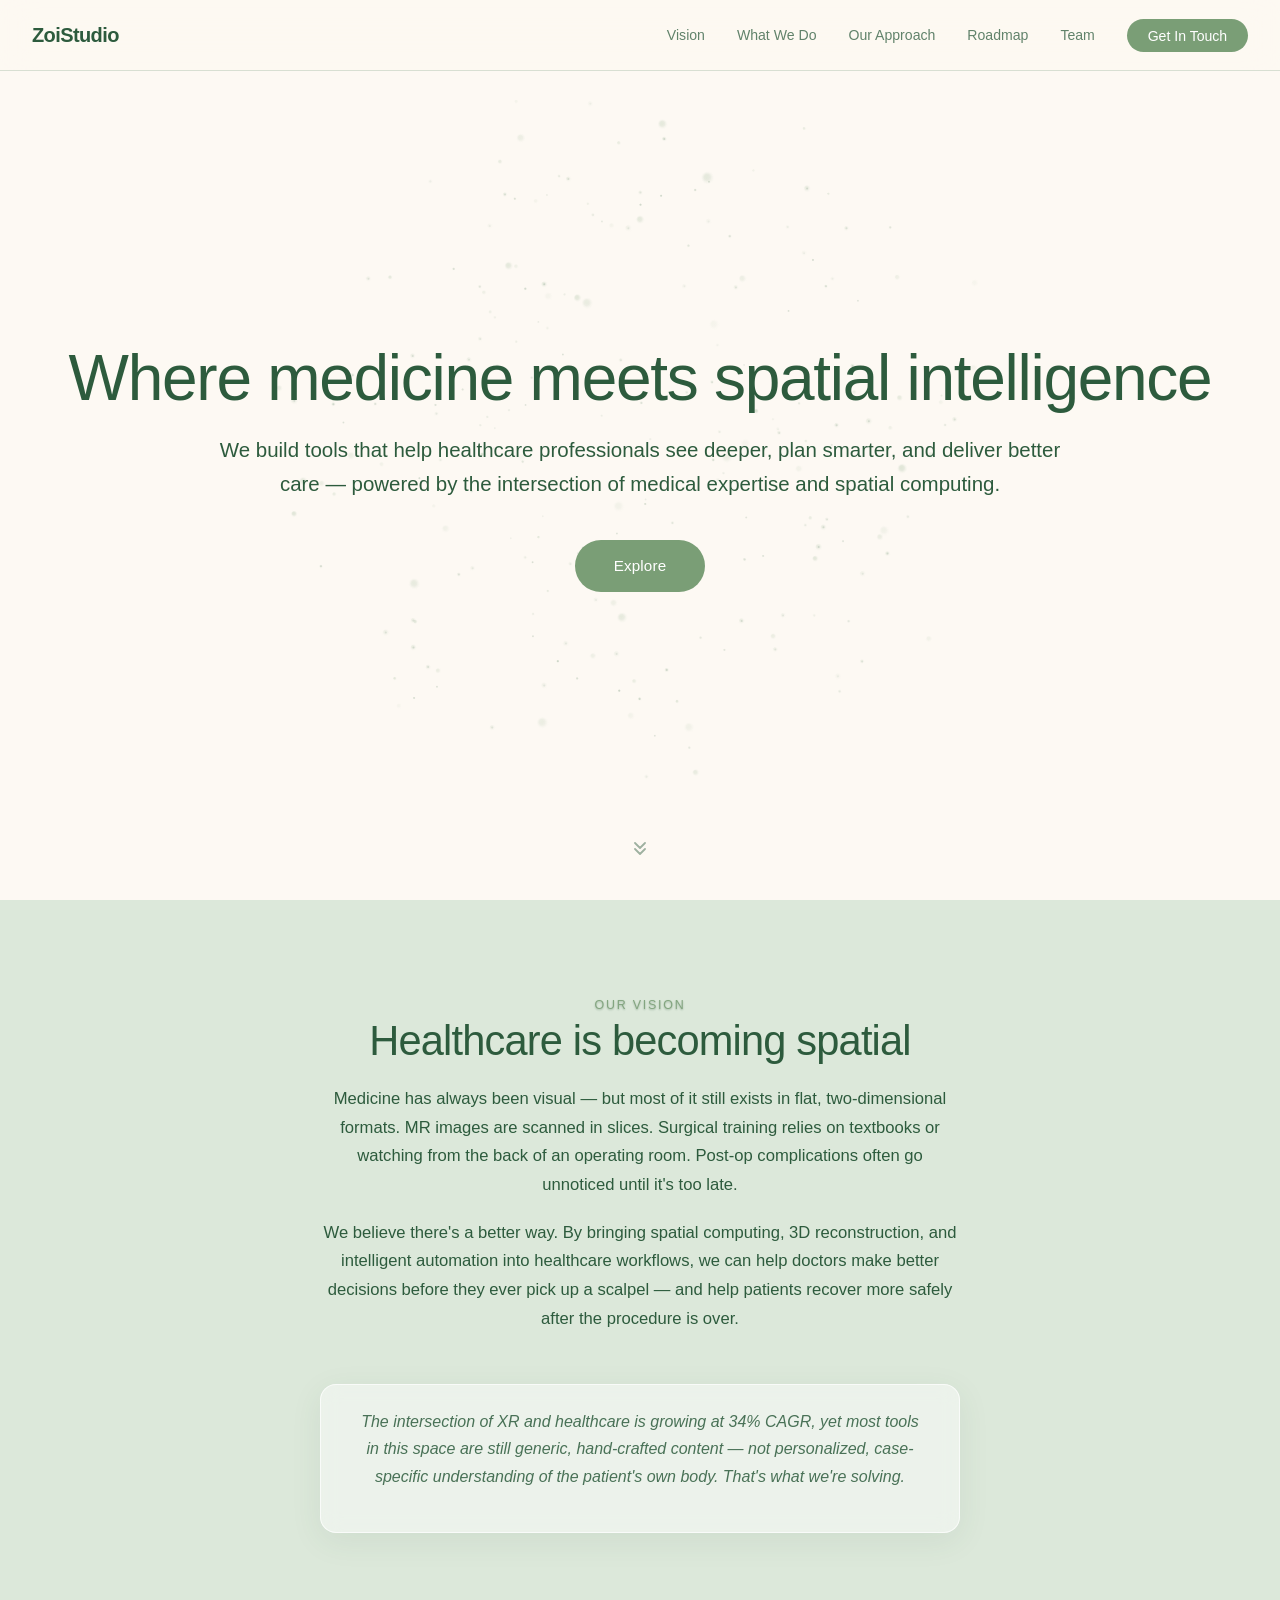
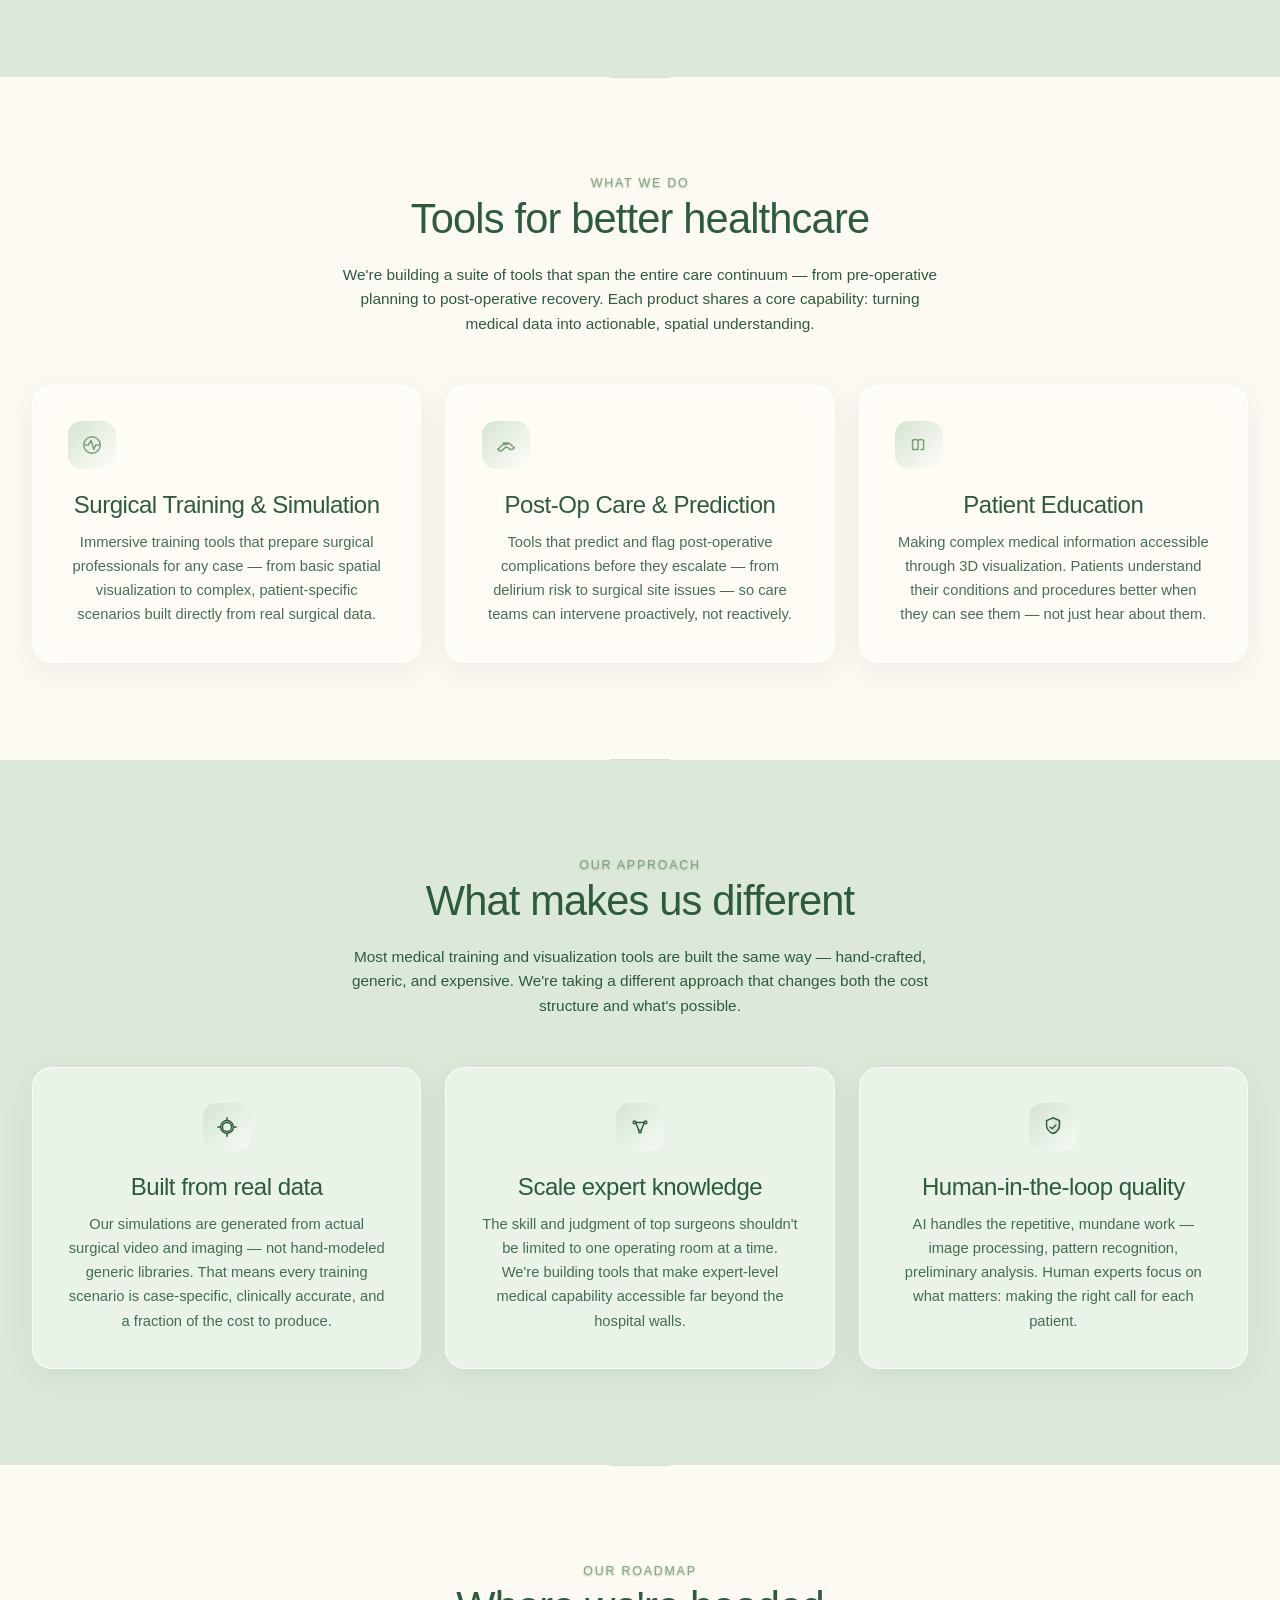
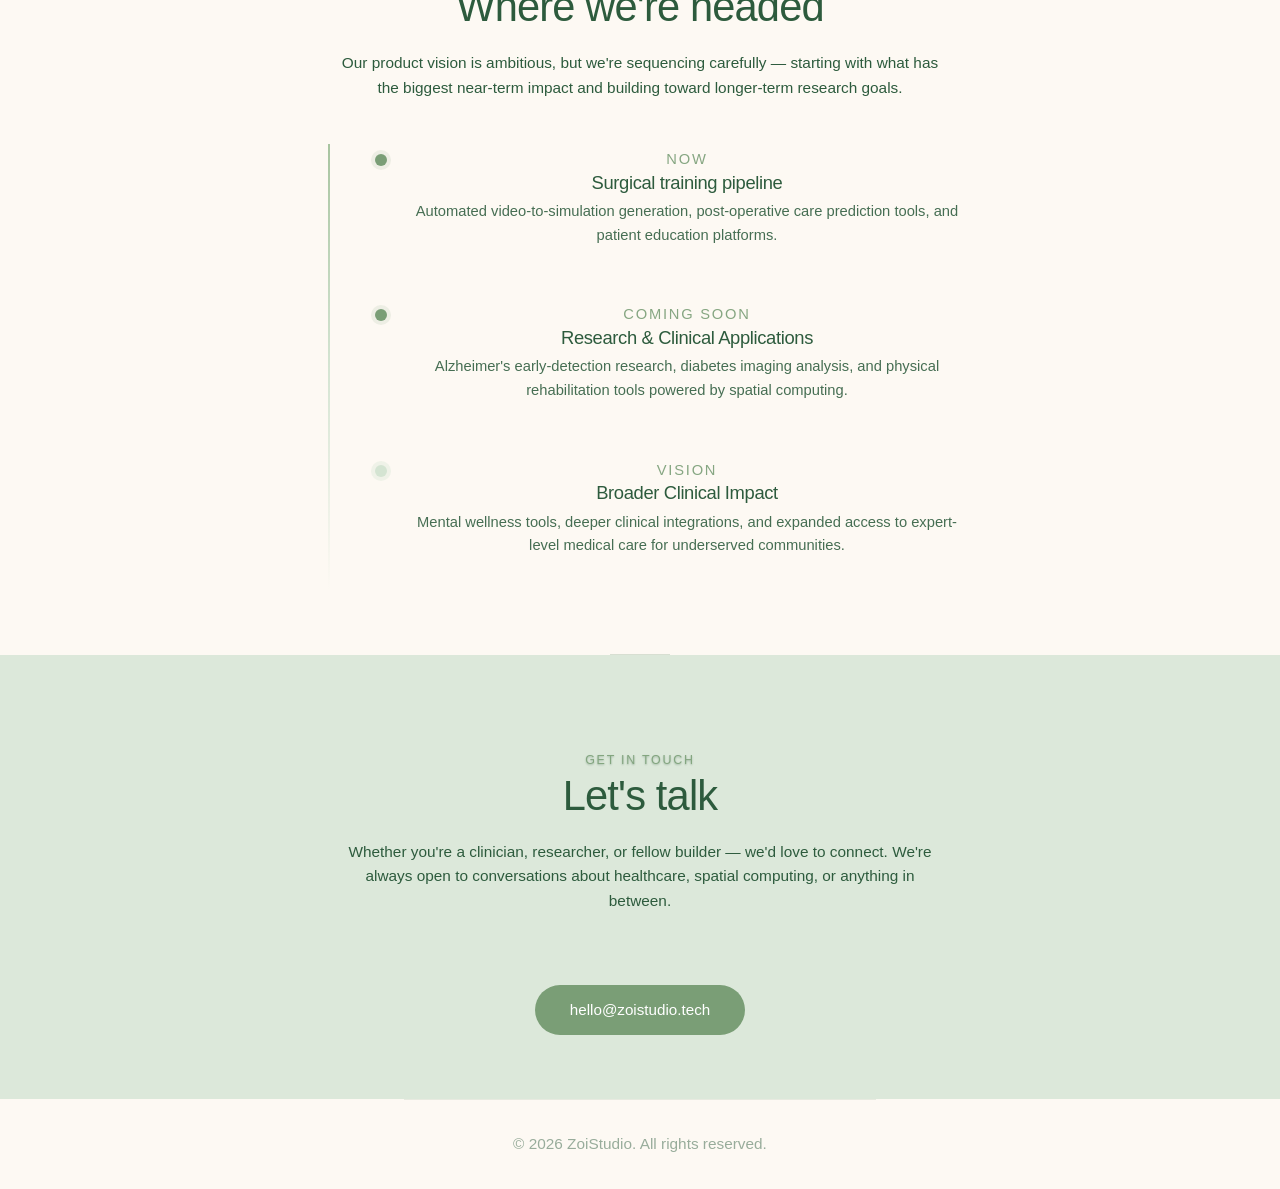
==== index.html @ ac569513 "add style updates to landing page, missing links" ====
<!DOCTYPE html>
<html lang="en">
<head>
  <meta charset="UTF-8">
  <meta name="viewport" content="width=device-width, initial-scale=1.0">
  <title>ZoiStudio — Where Medicine Meets Spatial Intelligence</title>
  <link rel="stylesheet" href="style.css">
</head>
<body>

  <!-- ======== Navigation ======== -->
  <nav class="nav" id="nav">
    <a href="#hero" class="nav-logo">ZoiStudio</a>
    <ul class="nav-links">
      <li><a href="#vision">Vision</a></li>
      <li><a href="#what-we-do">What We Do</a></li>
      <li><a href="#approach">Our Approach</a></li>
      <li><a href="#roadmap">Roadmap</a></li>
      <li><a href="team.html">Team</a></li>
      <li><a href="#contact" class="nav-cta">Get In Touch</a></li>
    </ul>
    <button class="nav-hamburger" id="hamburger" aria-label="Menu">
      <span></span>
      <span></span>
      <span></span>
    </button>
  </nav>

  

  <div class="mobile-menu" id="mobileMenu">
    <a href="#vision" class="mobile-link">Vision</a>
    <a href="#what-we-do" class="mobile-link">What We Do</a>
    <a href="#approach" class="mobile-link">Our Approach</a>
      <a href="team.html" class="mobile-link">Team</a>
    <a href="#roadmap" class="mobile-link">Roadmap</a>
    <a href="#contact" class="mobile-link">Get In Touch</a>
  </div>

  <!-- ======== Hero Section ======== -->
  <section class="hero" id="hero">
    <div class="hero-canvas-wrap">
      <canvas id="heroCanvas"></canvas>
    </div>
    <div class="hero-content">
      <h1 class="reveal">Where medicine meets spatial intelligence</h1>
      <p class="hero-tagline reveal">
        We build tools that help healthcare professionals see deeper, plan smarter,
        and deliver better care &mdash; powered by the intersection of medical expertise
        and spatial computing.
      </p>
      <a href="#vision" class="hero-btn reveal">Explore</a>
    </div>
    <div class="scroll-hint">
      <svg viewBox="0 0 24 24" fill="none" stroke="currentColor" stroke-width="1.8" stroke-linecap="round" stroke-linejoin="round">
        <path d="M7 13l5 5 5-5"/>
        <path d="M7 7l5 5 5-5"/>
      </svg>
    </div>
  </section>

  <!-- ======== Vision Section ======== -->
  <section class="section bg--green" id="vision">
    <div class="reveal">
      <p class="section-label">Our Vision</p>
    </div>
    <h2 class="reveal">Healthcare is becoming spatial</h2>
    <div class="section-intro vision-text">
      <p class="reveal">
        Medicine has always been visual &mdash; but most of it still exists in flat,
        two-dimensional formats. MR images are scanned in slices. Surgical training
        relies on textbooks or watching from the back of an operating room. Post-op
        complications often go unnoticed until it's too late.
      </p>
      <p class="reveal">
        We believe there's a better way. By bringing spatial computing, 3D
        reconstruction, and intelligent automation into healthcare workflows, we can
        help doctors make better decisions before they ever pick up a scalpel &mdash; and
        help patients recover more safely after the procedure is over.
      </p>
      <div class="vision-stat reveal">
        <p>
          The intersection of XR and healthcare is growing at 34% CAGR, yet most
          tools in this space are still generic, hand-crafted content &mdash; not
          personalized, case-specific understanding of the patient's own body.
          That's what we're solving.
        </p>
      </div>
    </div>
  </section>

  <hr class="divider">

  <!-- ======== What We Do ======== -->
  <section class="section bg--cream" id="what-we-do">
    <div class="reveal">
      <p class="section-label">What We Do</p>
    </div>
    <h2 class="reveal">Tools for better healthcare</h2>
    <div class="section-intro">
      <p class="reveal">
        We're building a suite of tools that span the entire care continuum &mdash; from
        pre-operative planning to post-operative recovery. Each product shares a core
        capability: turning medical data into actionable, spatial understanding.
      </p>
    </div>
    <div class="cards-grid cards-3 stagger-children">

      <!-- Card 1 -->
      <div class="card reveal">
        <div class="card-icon">
           <svg viewBox="0 0 24 24" fill="none" stroke-width="1.6" stroke-linecap="round" stroke-linejoin="round">
             <circle cx="12" cy="12" r="9"/>
             <polyline points="5 12 8 12 11 7 14 17 16 12 19 12"/>
           </svg>
        </div>
        <h3>Surgical Training &amp; Simulation</h3>
        <p>
          Immersive training tools that prepare surgical professionals for any case &mdash;
          from basic spatial visualization to complex, patient-specific scenarios built
          directly from real surgical data.
        </p>
      </div>

      <!-- Card 2 -->
      <div class="card reveal">
        <div class="card-icon">
           <svg viewBox="0 0 24 24" fill="none" stroke-width="1.6" stroke-linecap="round" stroke-linejoin="round">
             <path d="M8 12s-2.5 2-3 3c-1 1-2 1.5-2 1.5s1 2 3 2c1.5 0 2-0.5 3-1.5L12 14l3 1.5c1 1 1.5 1.5 3 1.5s3-2 3-2 0-0.5-2-1.5c-0.5-1-3-3-3-3z"/>
             <line x1="9" y1="10" x2="15" y2="10" stroke-width="2"/>
           </svg>
        </div>
        <h3>Post-Op Care &amp; Prediction</h3>
        <p>
          Tools that predict and flag post-operative complications before they escalate &mdash;
          from delirium risk to surgical site issues &mdash; so care teams can intervene
          proactively, not reactively.
        </p>
      </div>

      <!-- Card 3 -->
      <div class="card reveal">
        <div class="card-icon">
           <svg viewBox="0 0 24 24" fill="none" stroke-width="1.6" stroke-linecap="round" stroke-linejoin="round">
             <path d="M5 7s1-1 3-1 3 1 3 1v10H5z"/>
             <path d="M11 7s1-1 3-1 3 1 3 1v10h-3"/>
           </svg>
        </div>
        <h3>Patient Education</h3>
        <p>
          Making complex medical information accessible through 3D visualization.
          Patients understand their conditions and procedures better when they can
          see them &mdash; not just hear about them.
        </p>
      </div>

    </div>
  </section>

  <hr class="divider">

  <!-- ======== Our Approach (Differentiator) ======== -->
  <section class="section bg--green" id="approach">
    <div class="reveal">
      <p class="section-label">Our Approach</p>
    </div>
    <h2 class="reveal">What makes us different</h2>
    <div class="section-intro">
      <p class="reveal">
        Most medical training and visualization tools are built the same way &mdash;
        hand-crafted, generic, and expensive. We're taking a different approach
        that changes both the cost structure and what's possible.
      </p>
    </div>
    <div class="cards-grid cards-3 stagger-children">

      <div class="card reveal">
         <div class="approach-icon">
           <svg viewBox="0 0 24 24" fill="none" stroke-width="1.6"
              stroke-linecap="round" stroke-linejoin="round">
             <circle cx="12" cy="12" r="5"/>
             <circle cx="12" cy="12" r="7"/>
             <line x1="12" y1="2" x2="12" y2="5"/>
             <line x1="12" y1="19" x2="12" y2="22"/>
             <line x1="2" y1="12" x2="5" y2="12"/>
             <line x1="19" y1="12" x2="22" y2="12"/>
           </svg>
         </div>
        <h3>Built from real data</h3>
        <p>
          Our simulations are generated from actual surgical video and imaging &mdash;
          not hand-modeled generic libraries. That means every training scenario
          is case-specific, clinically accurate, and a fraction of the cost to produce.
        </p>
      </div>

      <div class="card reveal">
         <div class="approach-icon">
           <svg viewBox="0 0 24 24" fill="none" stroke-width="1.6"
              stroke-linecap="round" stroke-linejoin="round">
             <circle cx="6" cy="7" r="1.5"/>
             <circle cx="18" cy="7" r="1.5"/>
             <circle cx="12" cy="17" r="1.5"/>
             <line x1="7.5" y1="8" x2="10.5" y2="15"/>
             <line x1="16.5" y1="8" x2="13.5" y2="15"/>
             <line x1="7.5" y1="7" x2="16.5" y2="7"/>
           </svg>
         </div>
        <h3>Scale expert knowledge</h3>
        <p>
          The skill and judgment of top surgeons shouldn't be limited to one
          operating room at a time. We're building tools that make expert-level
          medical capability accessible far beyond the hospital walls.
        </p>
      </div>

      <div class="card reveal">
         <div class="approach-icon">
           <svg viewBox="0 0 24 24" fill="none" stroke-width="1.6"
              stroke-linecap="round" stroke-linejoin="round">
             <path d="M12 2l7 3v5c0 4-3.5 7.5-7 9-3.5-1.5-7-5-7-9V5z"/>
             <path d="M12 2l7 3v5c0 4-3.5 7.5-7 9" fill="#D4E4D2"/>
             <polyline points="9 12 11 14 15 10"/>
           </svg>
         </div>
        <h3>Human-in-the-loop quality</h3>
        <p>
          AI handles the repetitive, mundane work &mdash; image processing, pattern
          recognition, preliminary analysis. Human experts focus on what matters:
          making the right call for each patient.
        </p>
      </div>

    </div>
  </section>

  <hr class="divider">

  <!-- ======== Roadmap ======== -->
  <section class="section bg--cream" id="roadmap">
    <div class="reveal">
      <p class="section-label">Our Roadmap</p>
    </div>
    <h2 class="reveal">Where we're headed</h2>
    <div class="section-intro">
      <p class="reveal">
        Our product vision is ambitious, but we're sequencing carefully &mdash;
        starting with what has the biggest near-term impact and building toward
        longer-term research goals.
      </p>
    </div>
    <div class="timeline stagger-children">

      <div class="timeline-item reveal">
        <div class="timeline-dot-wrap"><div class="timeline-dot"></div></div>
        <div class="timeline-content">
          <p class="timeline-phase">Now</p>
          <h3>Surgical training pipeline</h3>
          <p>Automated video-to-simulation generation, post-operative care prediction tools, and patient education platforms.</p>
        </div>
      </div>

      <hr class="timeline-divider">

      <div class="timeline-item reveal">
        <div class="timeline-dot-wrap"><div class="timeline-dot"></div></div>
        <div class="timeline-content">
          <p class="timeline-phase">Coming Soon</p>
          <h3>Research &amp; Clinical Applications</h3>
          <p>Alzheimer's early-detection research, diabetes imaging analysis, and physical rehabilitation tools powered by spatial computing.</p>
        </div>
      </div>

      <hr class="timeline-divider">

      <div class="timeline-item reveal">
        <div class="timeline-dot-wrap"><div class="timeline-dot empty"></div></div>
        <div class="timeline-content">
          <p class="timeline-phase">Vision</p>
          <h3>Broader Clinical Impact</h3>
          <p>Mental wellness tools, deeper clinical integrations, and expanded access to expert-level medical care for underserved communities.</p>
        </div>
      </div>

    </div>
  </section>

  <hr class="divider">

  <!-- ======== Contact Section ======== -->
  <section class="section bg--green contact" id="contact">
    <div class="reveal">
      <p class="section-label">Get In Touch</p>
    </div>
    <h2 class="reveal">Let's talk</h2>
    <div class="section-intro">
      <p class="reveal">
        Whether you're a clinician, researcher, or fellow builder &mdash; we'd love to
        connect. We're always open to conversations about healthcare, spatial
        computing, or anything in between.
      </p>
    </div>
    <a href="mailto:hello@zoistudio.tech" class="contact-email reveal">
      hello@zoistudio.tech
    </a>
  </section>

  <!-- ======== Footer ======== -->
  <footer class="footer">
    <p>&copy; 2026 ZoiStudio. All rights reserved.</p>
  </footer>

  <script src="script.js"></script>
</body>
</html>
---- style.css ----
/* ============================================
   ZoiStudio — Landing Page
     Styles
*============================================ */

/* --- Reset & Base --- */
*, *::before, *::after {
  margin: 0;
  padding: 0;
  box-sizing: border-box;
}

:root {
  --cream: #FDF9F3;
  --cream-deep: #F5EDE2;
  --green-dark: #2D5B3D;
  --green-muted: #7A9E76;
  --green-light: #A8C4A0;
  --green-pale: #D4E4D2;
  --grey-border: #D8DFD2;
  --glass-bg: rgba(255, 255, 255, 0.45);
  --glass-bg-hover: rgba(255, 255, 255, 0.6);
  --glass-border: rgba(255, 255, 255, 0.7);
  --shadow-soft: 0 8px 32px rgba(45, 91, 61, 0.08);
  --shadow-hover: 0 12px 40px rgba(45, 91, 61, 0.14);
  --transition-smooth: 0.35s cubic-bezier(0.25, 0.46, 0.4, 0.92);
--bg-cream: #FDF9F3;
--bg-green: #DCE8DA;
--green-pale-deep: #C8D8C4;
}

html {
  scroll-behavior: smooth;
  font-size: 16px;
  -webkit-font-smoothing: antialiased;
  -moz-osx-font-smoothing: grayscale;
}

body {
  margin: 0;
  font-family: -apple-system, 'SF Pro Text', 'Helvetica Neue', Arial, sans-serif;
  background: var(--cream);
  color: var(--green-dark);
  line-height: 1.6;
  overflow-x: hidden;
}

/* --- Typography --- */
h1, h2, h3, h4 {
  font-weight: 500;
  letter-spacing: -0.02em;
  line-height: 1.2;
}

h1 { font-size: clamp(2.4rem, 5vw, 4rem); }
h2 { font-size: clamp(1.8rem, 3.5vw, 2.6rem); }
h3 { font-size: clamp(1.2rem, 2vw, 1.5rem); }

p {
  font-size: clamp(0.95rem, 1.2vw, 1.1rem);
  color: var(--green-dark);
  opacity: 0.88;
}

/* --- Scroll Animations --- */
.reveal {
  opacity: 0;
  transform: translateY(30px);
  transition: opacity 0.8s var(--transition-smooth),
              transform 0.8s var(--transition-smooth);
}

.reveal.visible {
  opacity: 1;
  transform: translateY(0);
}

/* Stagger children */
.stagger-children .reveal:nth-child(1) { transition-delay: 0.05s; }
.stagger-children .reveal:nth-child(2) { transition-delay: 0.15s; }
.stagger-children .reveal:nth-child(3) { transition-delay: 0.25s; }
.stagger-children .reveal:nth-child(4) { transition-delay: 0.35s; }

/* ============================================
   Navigation
*============================================ */
.nav {
  position: fixed;
  top: 0;
  left: 0;
  right: 0;
  z-index: 1000;
  padding: 1.2rem 2rem;
  display: flex;
  justify-content: space-between;
  align-items: center;
  background: rgba(253, 249, 243, 0.72);
  backdrop-filter: blur(16px) saturate(180%);
  -webkit-backdrop-filter: blur(16px) saturate(180%);
  box-shadow: 0 1px 0 var(--grey-border);
  transition: background var(--transition-smooth),
              backdrop-filter var(--transition-smooth),
              box-shadow var(--transition-smooth);
}

.nav-logo {
  font-size: 1.25rem;
  font-weight: 600;
  color: var(--green-dark);
  text-decoration: none;
  letter-spacing: -0.03em;
}

.nav-links {
  display: flex;
  align-items: center;
  gap: 2rem;
  list-style: none;
}

.nav-links a {
  font-size: 0.88rem;
  color: var(--green-dark);
  text-decoration: none;
  opacity: 0.75;
  transition: opacity var(--transition-smooth);
  font-weight: 450;
}

.nav-links a:hover {
  opacity: 1;
}

.nav-cta {
  background: var(--green-muted) !important;
  color: white !important;
  padding: 0.55rem 1.3rem;
  border-radius: 100px;
  opacity: 1 !important;
  font-weight: 500 !important;
  transition: transform var(--transition-smooth),
              box-shadow var(--transition-smooth) !important;
}

.nav-cta:hover {
  transform: translateY(-1px);
  box-shadow: 0 4px 16px rgba(122, 158, 118, 0.3);
}

/* Mobile hamburger */
.nav-hamburger {
  display: none;
  flex-direction: column;
  gap: 5px;
  background: none;
  border: none;
  cursor: pointer;
  padding: 4px;
}

.nav-hamburger span {
  display: block;
  width: 22px;
  height: 1.8px;
  background: var(--green-dark);
  border-radius: 2px;
  transition: transform var(--transition-smooth),
              opacity var(--transition-smooth);
}

/* ============================================
   Hero Section
*============================================ */
.hero {
  min-height: 100vh;
  display: flex;
  flex-direction: column;
  justify-content: center;
  align-items: center;
  text-align: center;
  padding: 6rem 2rem 4rem;
  position: relative;
  overflow: hidden;
}

.hero-canvas-wrap {
  position: absolute;
  inset: 0;
  z-index: 0;
  opacity: 0.55;
  pointer-events: none;
}

.hero-canvas-wrap canvas {
  width: 100%;
  height: 100%;
}

.hero-content {
  position: relative;
  z-index: 1;
  width: 100%;
  text-align: center;
}

.hero-eyebrow {
  font-size: 0.82rem;
  text-transform: uppercase;
  letter-spacing: 0.15em;
  color: var(--green-muted);
  margin-bottom: 1.2rem;
  opacity: 0.8;
}

.hero h1 {
  margin-bottom: 1rem;
}

.hero-tagline {
  font-size: clamp(1rem, 1.6vw, 1.35rem);
  max-width: 42em;
  margin: 0 auto 2.5rem;
  opacity: 0.82;
  line-height: 1.65;
  font-weight: 400;
  text-align: center;
}

.hero-btn {
  display: inline-block;
  padding: 0.85rem 2.4rem;
  background: var(--green-muted);
  color: white;
  text-decoration: none;
  border-radius: 100px;
  font-size: 0.95rem;
  font-weight: 500;
  letter-spacing: 0.01em;
  transition: transform var(--transition-smooth),
              box-shadow var(--transition-smooth);
}

.hero-btn:hover {
  transform: translateY(-2px);
  box-shadow: 0 8px 28px rgba(122, 158, 118, 0.32);
}

.scroll-hint {
  position: absolute;
  bottom: 2rem;
  left: 50%;
  transform: translateX(-50%);
  z-index: 1;
  opacity: 0.45;
  animation: float-down 2s ease-in-out infinite;
}

.scroll-hint svg {
  width: 24px;
  height: 24px;
}

@keyframes float-down {
  0%, 100% { transform: translateX(-50%) translateY(0); }
  50% { transform: translateX(-50%) translateY(8px); }
}

/* ============================================
   Sections (shared)
*============================================ */
.section {
  padding: 6rem 2rem;
  max-width: 100%;
  text-align: center;
}

/* Sections with wider content (cards, grids) already take full width by default. */
.section--wide {
  /* no-op — left for backwards compatibility */
}

.section p {
  max-width: 40em;
  margin-left: auto;
  margin-right: auto;
  text-align: center;
}

.section h2 {
  margin-bottom: 1.2rem;
}

.section p {
  margin-bottom: 0;
}

.section-intro {
  max-width: 40em;
  margin-left: auto;
  margin-right: auto;
  padding-bottom: 3rem;
}

.section-label {
  max-width: 36em;
  text-align: center;
  margin-left: auto;
  margin-right: auto;
  font-size: 0.78rem;
  text-transform: uppercase;
  letter-spacing: 0.14em;
  color: var(--green-muted);
  opacity: 0.9;
  margin-bottom: 0.8rem;
  text-shadow: 0 1px 2px rgba(45, 91, 61, 0.4);
}

/* ============================================
   Background Utilities (alternating section colors)
*============================================ */
.bg--cream {
    background: var(--bg-cream);
}

.bg--green {
    background: var(--bg-green);
}

.bg--green .timeline-phase {
    color: #FDF9F3;
}

/* ============================================
   Divider (hr between sections)
*============================================ */
.divider {
  width: 60px;
  height: 1px;
  background: var(--grey-border);
  margin: 0 auto;
  border: none;
}

/* ============================================
   Vision Section
*============================================ */
.vision-text p {
  margin-bottom: 1.2rem;
  font-size: clamp(1rem, 1.3vw, 1.15rem);
  line-height: 1.72;
}

.vision-stat {
  display: inline-block;
  margin-top: 2rem;
  padding: 1.4rem 2rem;
  background: var(--glass-bg);
  backdrop-filter: blur(10px);
  -webkit-backdrop-filter: blur(10px);
  border-radius: 16px;
  border: 1px solid var(--glass-border);
  box-shadow: var(--shadow-soft);
}

.vision-stat p {
  font-size: 1rem !important;
  font-style: italic;
  opacity: 0.85 !important;
  max-width: none;
}

/* ============================================
   Cards (glassmorphism shared)
*============================================ */
.cards-3 {
  display: grid;
  grid-template-columns: repeat(3, minmax(280px, 1fr));
  gap: 1.5rem;
}


.card {
  background: var(--glass-bg);
  backdrop-filter: blur(14px) saturate(160%);
  -webkit-backdrop-filter: blur(14px) saturate(160%);
  border: 1px solid var(--glass-border);
  border-radius: 20px;
  padding: 2.2rem;
  transition: background var(--transition-smooth),
              box-shadow var(--transition-smooth),
              transform var(--transition-smooth);
  box-shadow: var(--shadow-soft);
}

.card:hover {
  background: var(--glass-bg-hover);
  box-shadow: var(--shadow-hover);
  transform: translateY(-4px);
}

.card-icon {
  width: 48px;
  height: 48px;
  border-radius: 14px;
  background: linear-gradient(135deg, var(--green-pale), var(--glass-bg));
  display: flex;
  align-items: center;
  justify-content: center;
  margin-bottom: 1.4rem;
}

.card-icon svg {
  width: 22px;
  height: 22px;
  stroke: var(--green-muted);
}

.card h3 {
  margin-bottom: 0.6rem;
}

.card p {
  font-size: 0.92rem;
  line-height: 1.65;
}

/* ============================================
   Approach Section
*============================================ */
.approach-grid {
  display: grid;
  gap: 1.5rem;
  grid-template-columns: repeat(3, minmax(280px, 1fr));
}

/* Approach cards — glassmorphism on green backgrounds */
.approach-icon {
  width: 48px;
  height: 48px;
  border-radius: 14px;
  background: linear-gradient(135deg, var(--green-pale), rgba(255, 255, 255, 0.6));
  display: inline-flex;
  align-items: center;
  justify-content: center;
  margin-bottom: 1.4rem;
}

.approach-icon svg {
  width: 22px;
  height: 22px;
  stroke: var(--green-dark);
}

.card--approach {
  text-align: center;
}

.card--approach h3 {
  margin-bottom: 0.6rem;
}

.card--approach p {
  font-size: 0.92rem;
  line-height: 1.65;
}

/* ============================================
   Timeline / Roadmap
*============================================ */
.timeline {
  max-width: 640px;
  margin-left: auto;
  margin-right: auto;
  padding-left: 44px;
  position: relative;
}

.timeline::before {
  content: '';
  position: absolute;
  left: 8px;
  top: -4px;
  bottom: -2rem;
  width: 2px;
  background: linear-gradient(to bottom, var(--green-light), var(--green-pale), transparent);
}

.timeline-item {
  display: flex;
  align-items: flex-start;
  gap: 16px;
  margin-bottom: 0;
}

.timeline-item:last-child {
  margin-bottom: 0;
}

.timeline-dot-wrap {
  flex-shrink: 0;
  width: 34px;
  display: flex;
  align-items: center;
  justify-content: center;
  padding-top: 6px;
}

.timeline-dot {
  width: 12px;
  height: 12px;
  border-radius: 50%;
  background: var(--green-muted);
  box-shadow: 0 0 0 4px rgba(122, 158, 118, 0.12);
}

.timeline-dot.empty {
  background: var(--green-pale);
  box-shadow: 0 0 0 4px rgba(212, 228, 210, 0.35);
}

.timeline-content {
  flex: 1;
}

.timeline-divider {
  border: none;
  height: 0;
  background: linear-gradient(to right, var(--green-pale), transparent);
  margin: 1.5rem 44px 2rem 44px;
}

.timeline-phase {
  font-size: 0.78rem;
  text-transform: uppercase;
  letter-spacing: 0.12em;
  color: var(--green-muted);
  opacity: 0.9;
  margin-bottom: 0.3rem;
}

.timeline-item h3 {
  font-size: 1.15rem;
  margin-bottom: 0.4rem;
  font-weight: 500;
}

.timeline-item p {
  font-size: 0.92rem;
  line-height: 1.6;
}

/* ============================================
   Footer
*============================================ */
.footer {
  text-align: center;
  max-width: 36em;
  margin-left: auto;
  margin-right: auto;
  padding: 2rem;
  font-size: 0.82rem;
  opacity: 0.55;
  border-top: 1px solid var(--grey-border);
}

.footer p {
  text-align: center;
  max-width: none;
  margin-left: auto;
  margin-right: auto;
}

/* ============================================
   Contact Section
*============================================ */
.contact {
  text-align: center;
  padding-bottom: 4rem;
}

.contact h2 {
  max-width: 36em;
  margin-left: auto;
  margin-right: auto;
}

.contact .section-intro {
  text-align: center;
  max-width: 40em;
  margin-left: auto;
  margin-right: auto;
}

.contact-email {
  display: inline-block;
  margin-top: 1.5rem;
  padding: 0.8rem 2.2rem;
  background: var(--green-muted);
  color: white;
  text-decoration: none;
  border-radius: 100px;
  font-size: 0.95rem;
  font-weight: 500;
  transition: transform var(--transition-smooth),
              box-shadow var(--transition-smooth);
}

.contact-email:hover {
  transform: translateY(-2px);
  box-shadow: 0 8px 28px rgba(122, 158, 118, 0.32);
}

/* ============================================
   Mobile Nav Overlay
*============================================ */
.mobile-menu {
  display: none;
  position: fixed;
  inset: 0;
  z-index: 999;
  background: rgba(253, 249, 243, 0.88);
  backdrop-filter: blur(20px);
  -webkit-backdrop-filter: blur(20px);
  flex-direction: column;
  align-items: center;
  justify-content: center;
  gap: 2rem;
}

.mobile-menu.open {
  display: flex;
}

.mobile-menu a {
  font-size: 1.5rem;
  color: var(--green-dark);
  text-decoration: none;
  opacity: 0.85;
  transition: opacity var(--transition-smooth);
}

.mobile-menu a:hover {
  opacity: 1;
}

/* ============================================
   Responsive
*============================================ */
@media (max-width: 60rem) {
	.cards-3,
	.approach-grid {
		grid-template-columns: 1fr !important;
	}
}

@media (max-width: 768px) {
	.nav-links {
		display: none;
	}
	
	.nav-hamburger {
		display: flex;
	}
	
	.hero {
		padding: 5rem 1.5rem 3rem;
		min-height: 90vh;
	}
	
	.section {
		padding: 4rem 1.5rem;
	}
}

@media (min-width: 769px) {
	.mobile-menu {
		display: none !important;
	}
}

.hero.team-hero {
    min-height: 60vh;
    justify-content: center;
}

.hero.team-hero .hero-tagline {
    margin-top: 1.5rem;
}

.founder-card {
    background: var(--glass-bg);
    backdrop-filter: blur(14px) saturate(160%);
    -webkit-backdrop-filter: blur(14px) saturate(160%);
    border: 1px solid var(--glass-border);
    border-radius: 24px;
    padding: 3rem 2.5rem 2.8rem;
    box-shadow: var(--shadow-soft);
    transition: background var(--transition-smooth),
                box-shadow var(--transition-smooth),
                transform var(--transition-smooth);
    text-align: center;
}

.founder-card:hover {
    background: var(--glass-bg-hover);
    box-shadow: var(--shadow-hover);
    transform: translateY(-4px);
}

.founder-avatar {
    width: 96px;
    height: 96px;
    border-radius: 50%;
    margin: -3rem auto 1.8rem;
    display: flex;
    align-items: center;
    justify-content: center;
    background: linear-gradient(135deg, var(--green-muted), var(--green-light));
    box-shadow: 0 4px 20px rgba(45, 91, 61, 0.2);
}

.founder-initials {
    font-size: 2rem;
    font-weight: 600;
    color: white;
    letter-spacing: -0.02em;
}

.founder-title {
    font-size: 0.9rem;
    text-transform: uppercase;
    letter-spacing: 0.1em;
}

.founder-bio p {
    font-size: 0.95rem;
    line-height: 1.7;
    max-width: none;
    margin-left: auto;
    margin-right: auto;
    text-align: center;
}

/* ============================================
   Selection Color
*============================================ */
::selection {
  background: var(--green-pale);
  color: var(--green-dark);
}
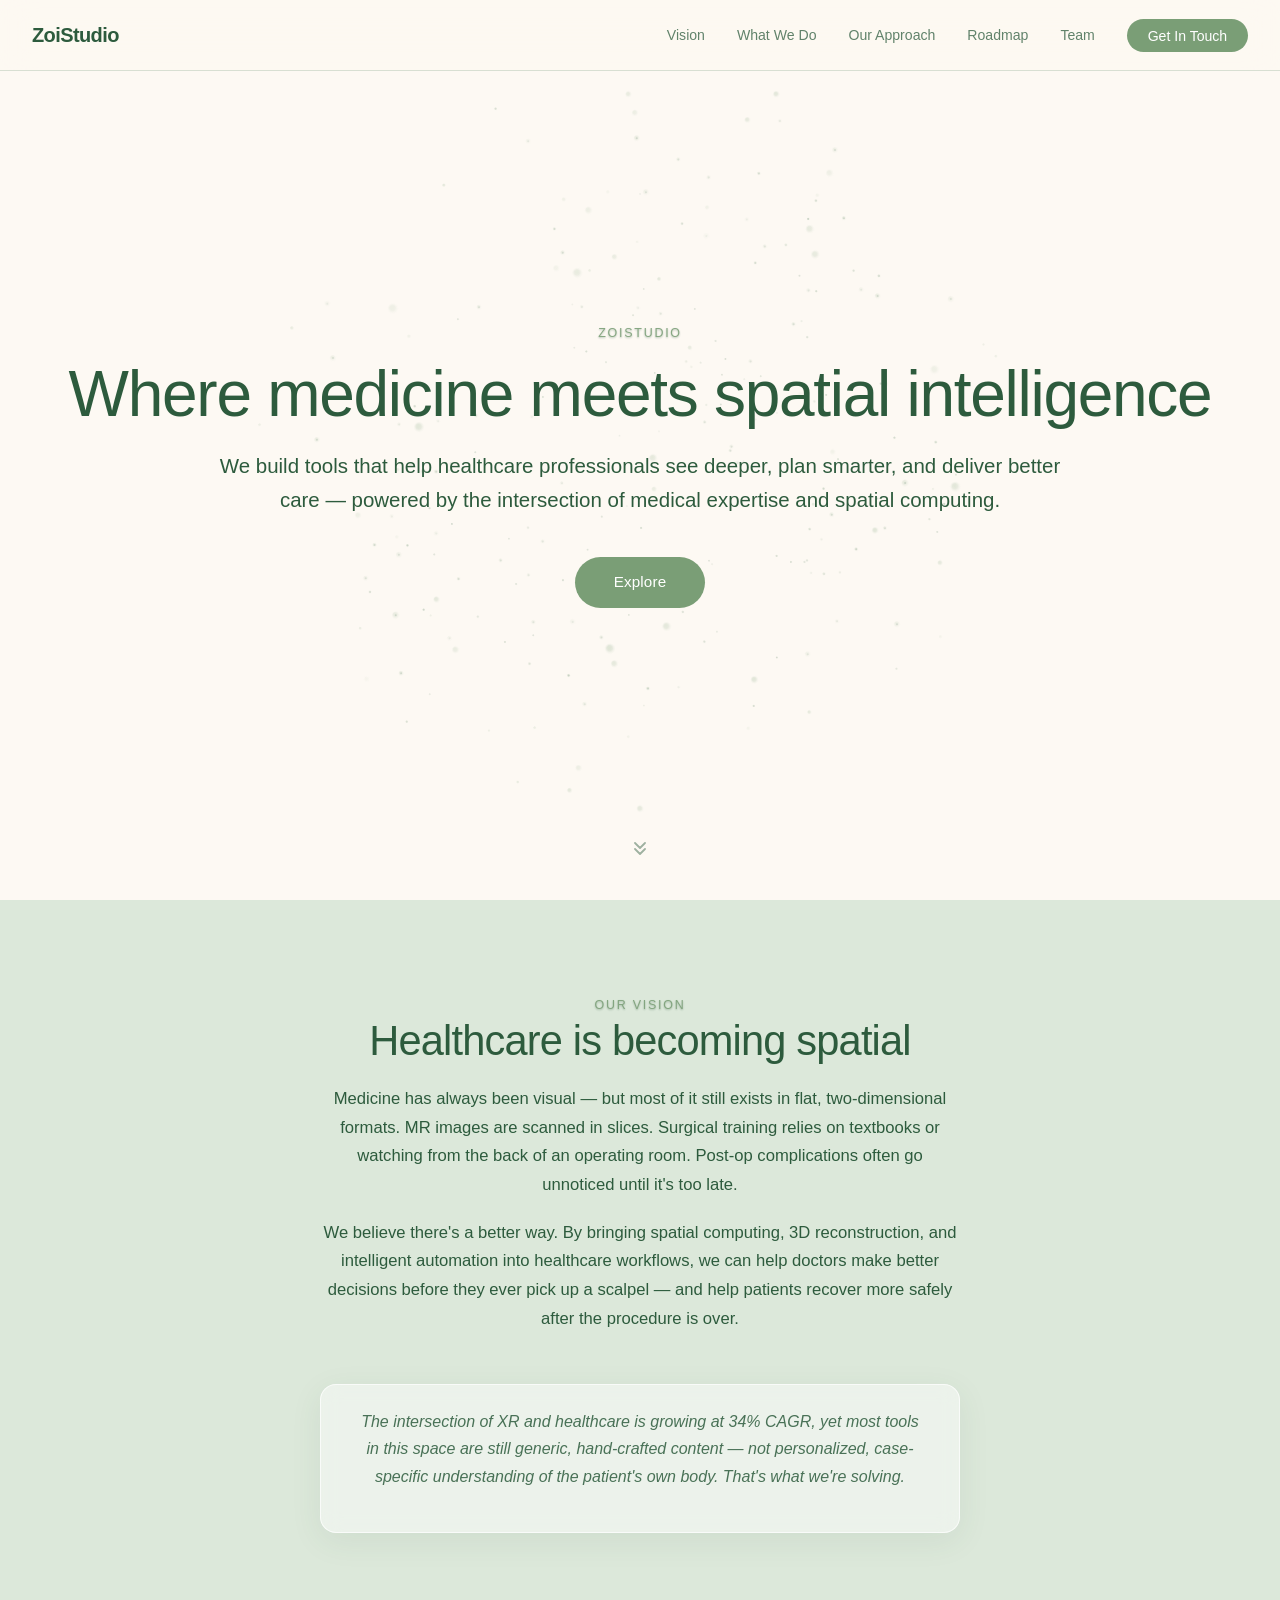
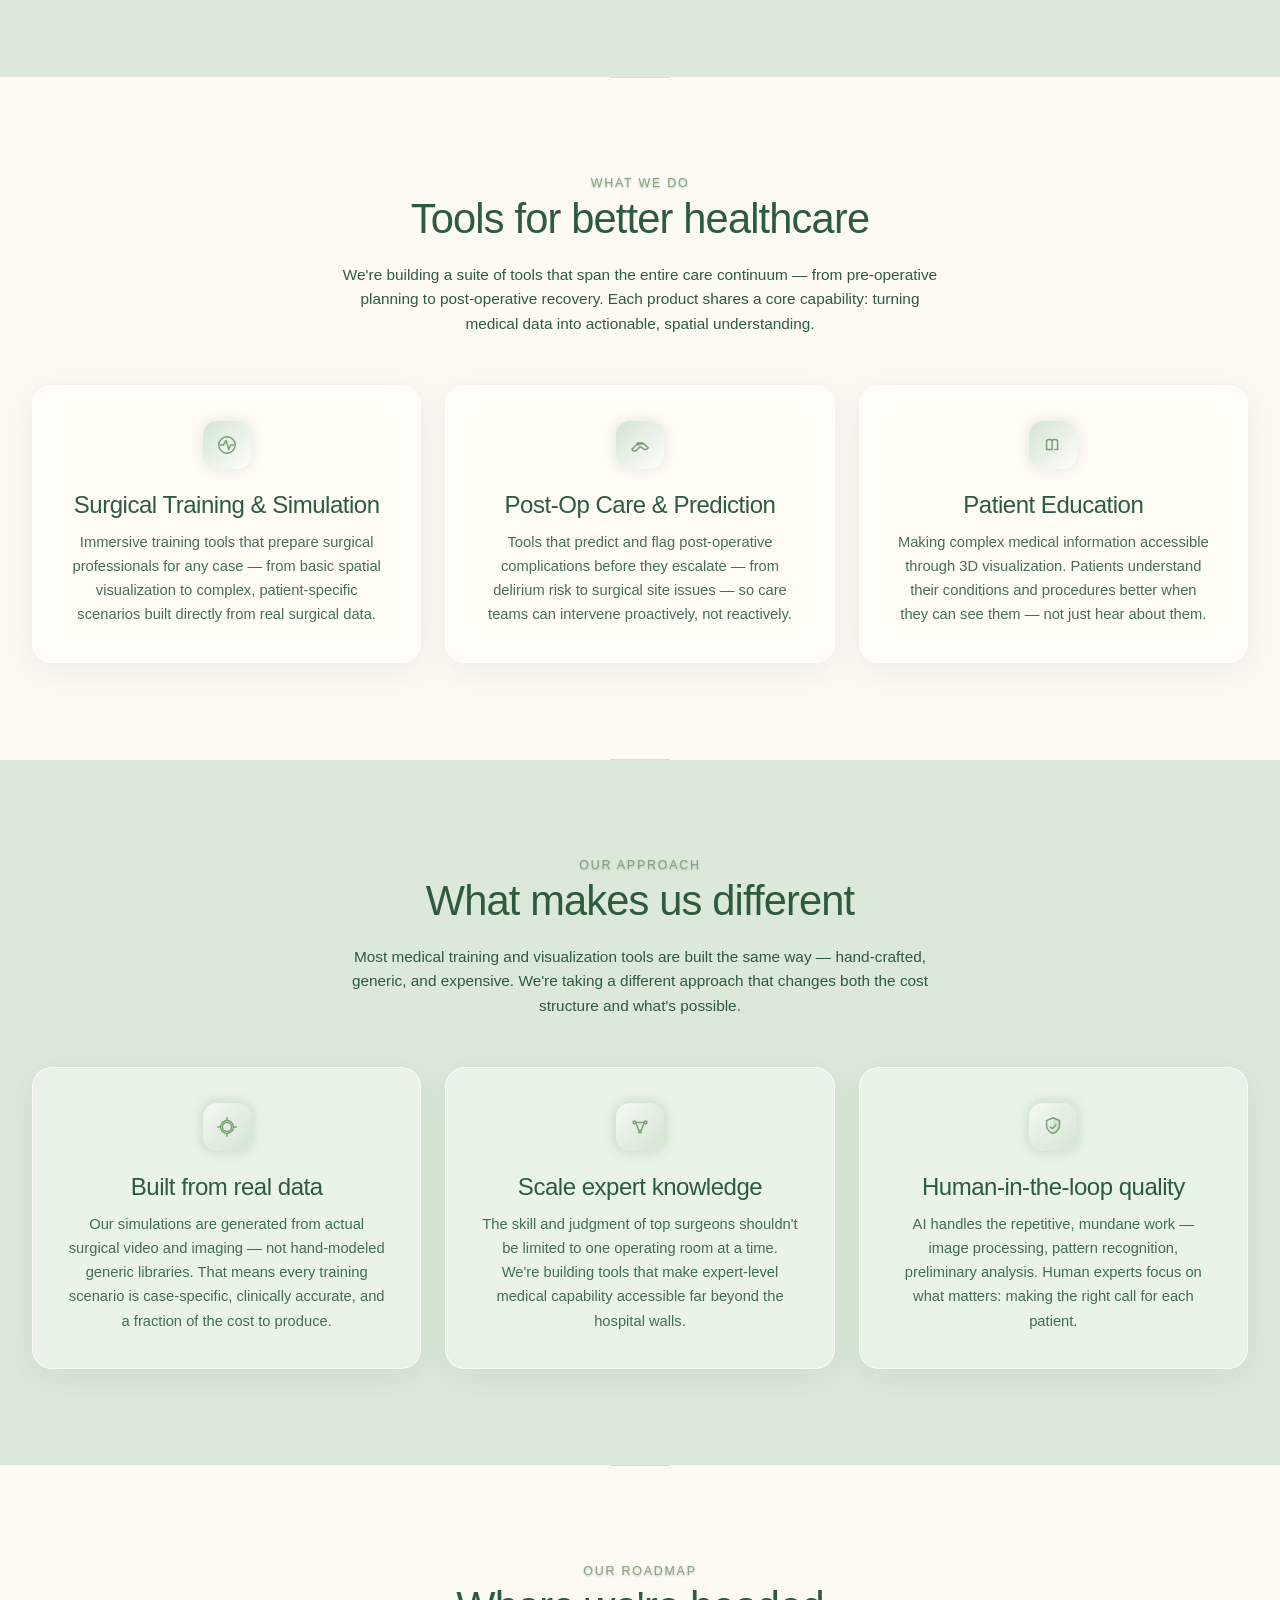
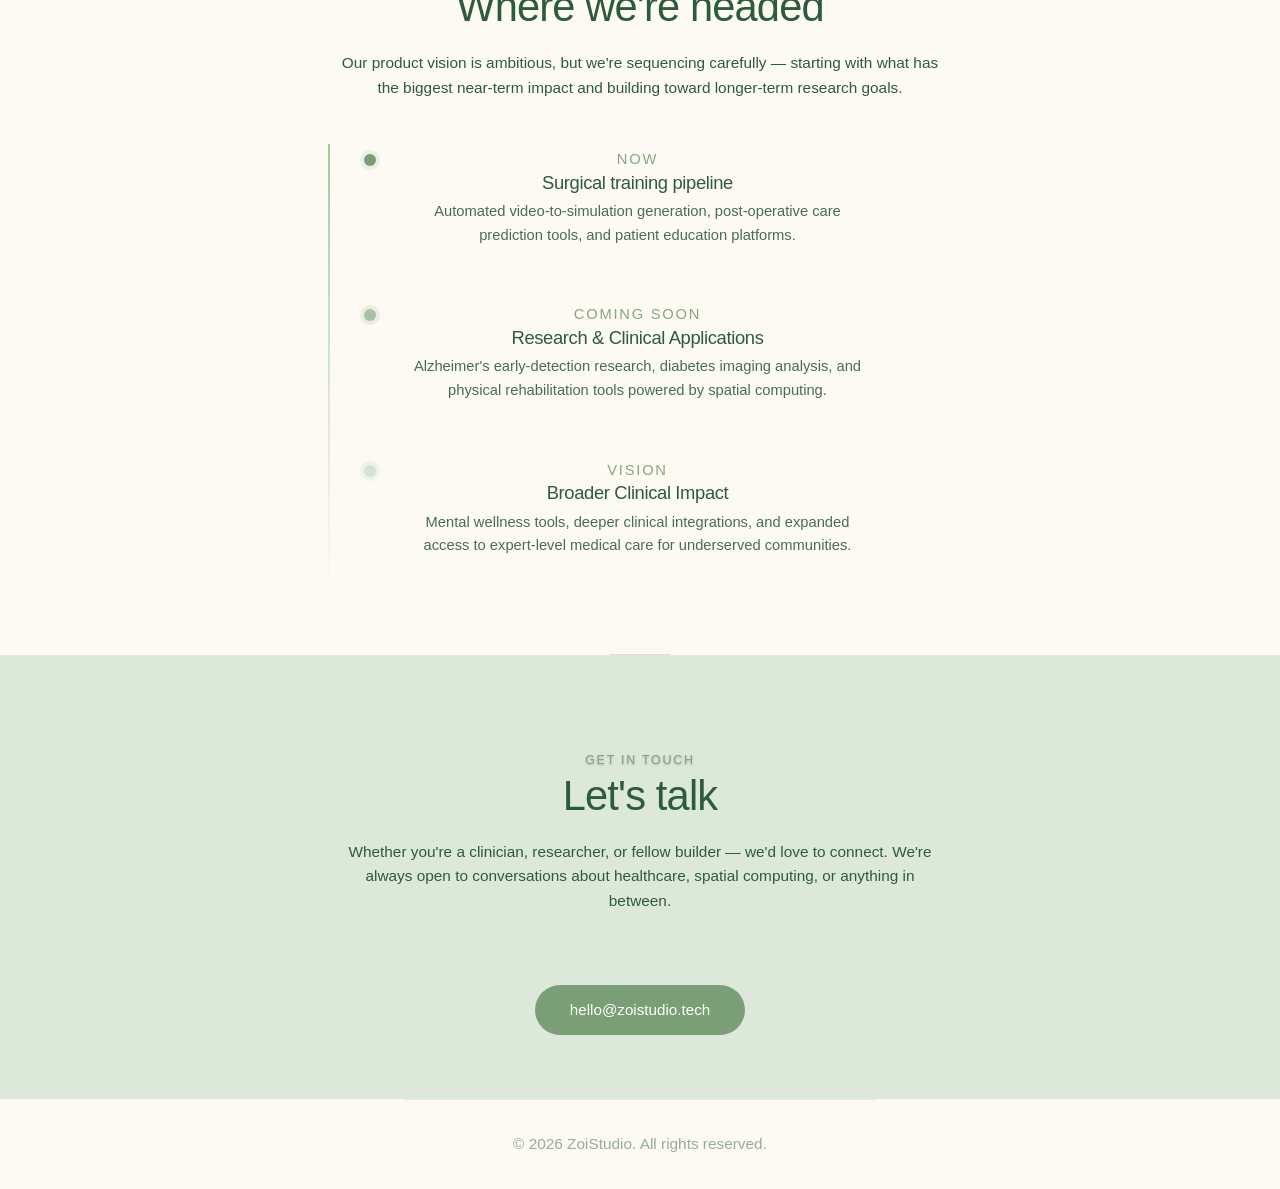
==== commit c7e869fb: "add back company name to hero content, fix timeline bullet point coloring" ====
--- a/index.html
+++ b/index.html
@@ -32,8 +32,8 @@
     <a href="#vision" class="mobile-link">Vision</a>
     <a href="#what-we-do" class="mobile-link">What We Do</a>
     <a href="#approach" class="mobile-link">Our Approach</a>
-      <a href="team.html" class="mobile-link">Team</a>
     <a href="#roadmap" class="mobile-link">Roadmap</a>
+    <a href="team.html" class="mobile-link">Team</a>
     <a href="#contact" class="mobile-link">Get In Touch</a>
   </div>
 
@@ -43,6 +43,9 @@
       <canvas id="heroCanvas"></canvas>
     </div>
     <div class="hero-content">
+      <div class="reveal">
+        <p class="section-label">ZoiStudio</p>
+      </div>
       <h1 class="reveal">Where medicine meets spatial intelligence</h1>
       <p class="hero-tagline reveal">
         We build tools that help healthcare professionals see deeper, plan smarter,
--- a/style.css
+++ b/style.css
@@ -208,7 +208,6 @@
   text-transform: uppercase;
   letter-spacing: 0.15em;
   color: var(--green-muted);
-  margin-bottom: 1.2rem;
   opacity: 0.8;
 }
 
@@ -406,7 +405,8 @@
   display: flex;
   align-items: center;
   justify-content: center;
-  margin-bottom: 1.4rem;
+  margin: 0 auto 1.4rem;
+  box-shadow: 0 0 9px 4px rgba(122, 158, 118, 0.12);
 }
 
 .card-icon svg {
@@ -438,17 +438,18 @@
   width: 48px;
   height: 48px;
   border-radius: 14px;
-  background: linear-gradient(135deg, var(--green-pale), rgba(255, 255, 255, 0.6));
+  background: linear-gradient(135deg, var(--glass-bg), var(--green-pale));
   display: inline-flex;
   align-items: center;
   justify-content: center;
   margin-bottom: 1.4rem;
+  box-shadow: 0 0 9px 4px rgba(122, 158, 118, 0.2);
 }
 
 .approach-icon svg {
   width: 22px;
   height: 22px;
-  stroke: var(--green-dark);
+  stroke: var(--green-muted);
 }
 
 .card--approach {
@@ -471,7 +472,7 @@
   max-width: 640px;
   margin-left: auto;
   margin-right: auto;
-  padding-left: 44px;
+  padding-left: 33px;
   position: relative;
 }
 
@@ -486,10 +487,10 @@
 }
 
 .timeline-item {
+  max-width: 520px;
   display: flex;
   align-items: flex-start;
   gap: 16px;
-  margin-bottom: 0;
 }
 
 .timeline-item:last-child {
@@ -498,13 +499,14 @@
 
 .timeline-dot-wrap {
   flex-shrink: 0;
-  width: 34px;
+  width: 33px;
   display: flex;
   align-items: center;
   justify-content: center;
   padding-top: 6px;
 }
 
+/* Timeline dots: sizing/border-radius set; background + shadow interpolated by JS */
 .timeline-dot {
   width: 12px;
   height: 12px;
@@ -513,11 +515,6 @@
   box-shadow: 0 0 0 4px rgba(122, 158, 118, 0.12);
 }
 
-.timeline-dot.empty {
-  background: var(--green-pale);
-  box-shadow: 0 0 0 4px rgba(212, 228, 210, 0.35);
-}
-
 .timeline-content {
   flex: 1;
 }
@@ -526,7 +523,7 @@
   border: none;
   height: 0;
   background: linear-gradient(to right, var(--green-pale), transparent);
-  margin: 1.5rem 44px 2rem 44px;
+  margin: 1.5rem 33px 2rem 33px;
 }
 
 .timeline-phase {
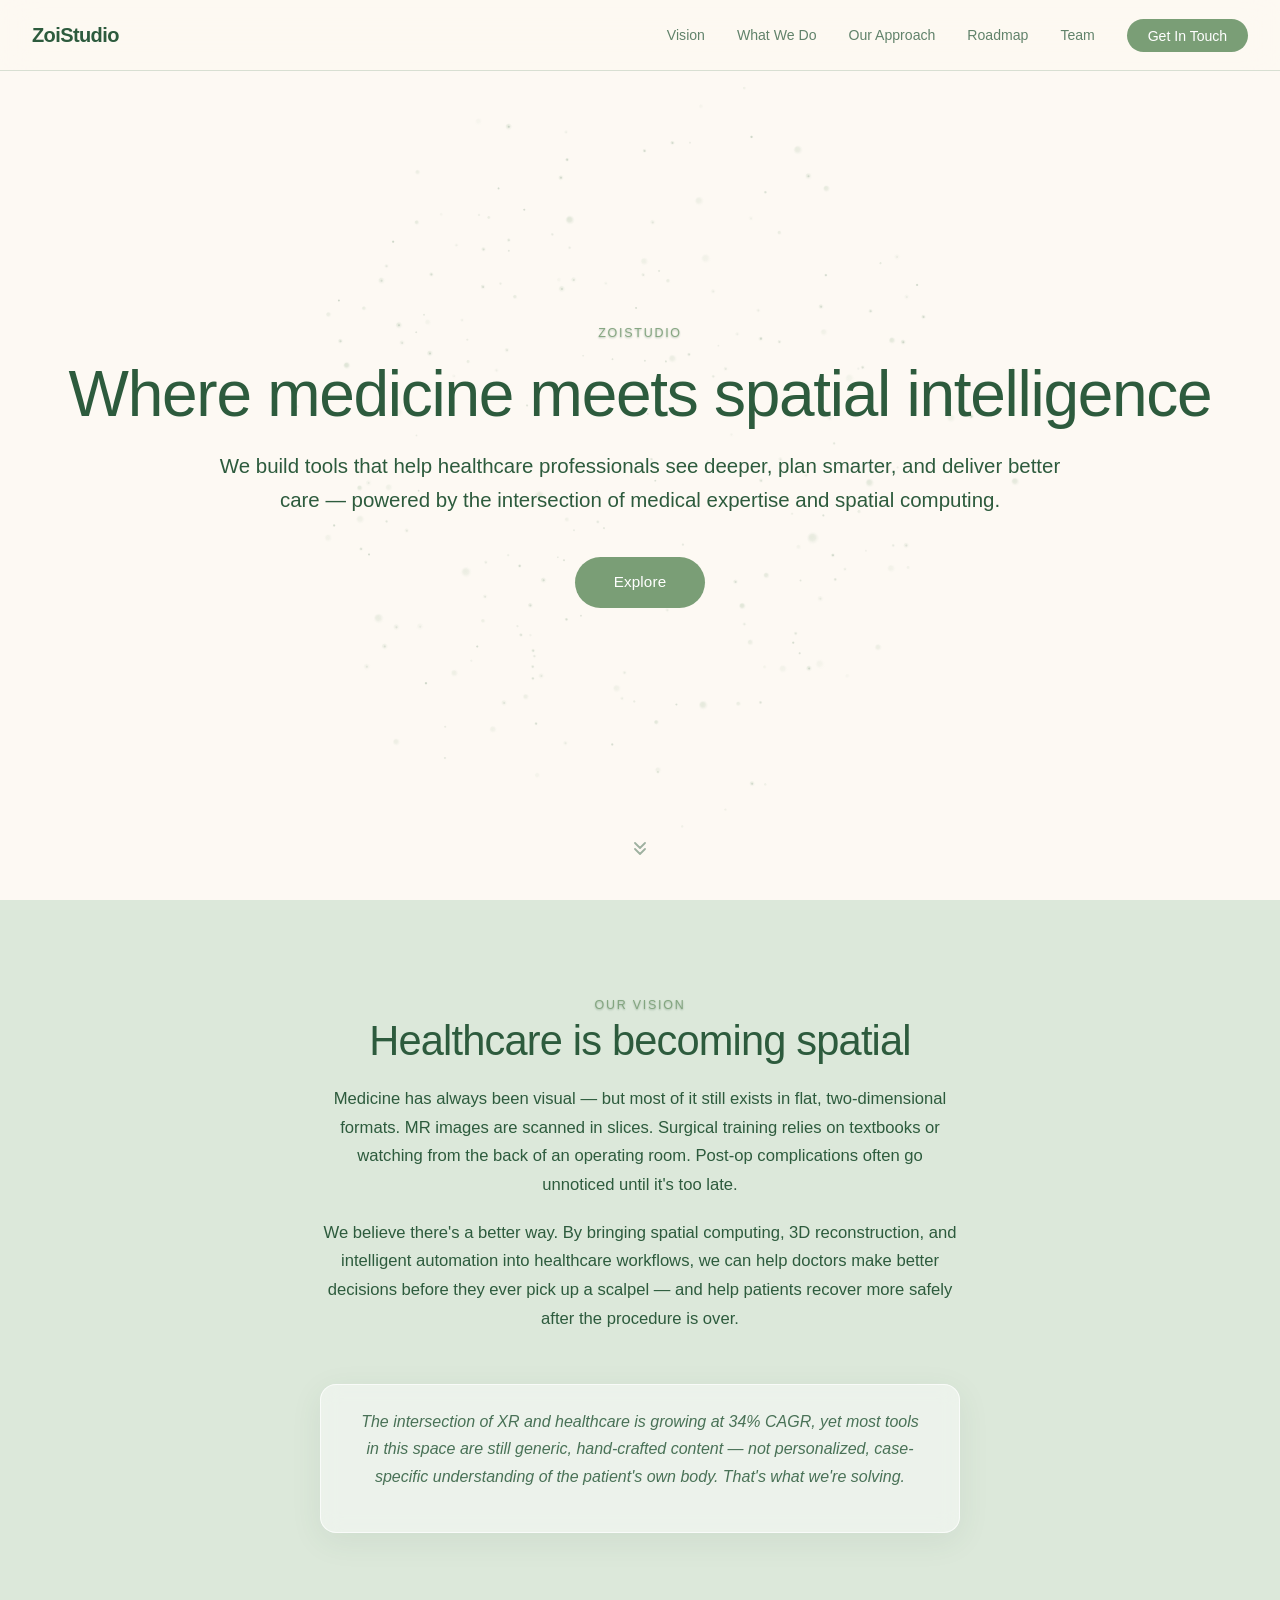
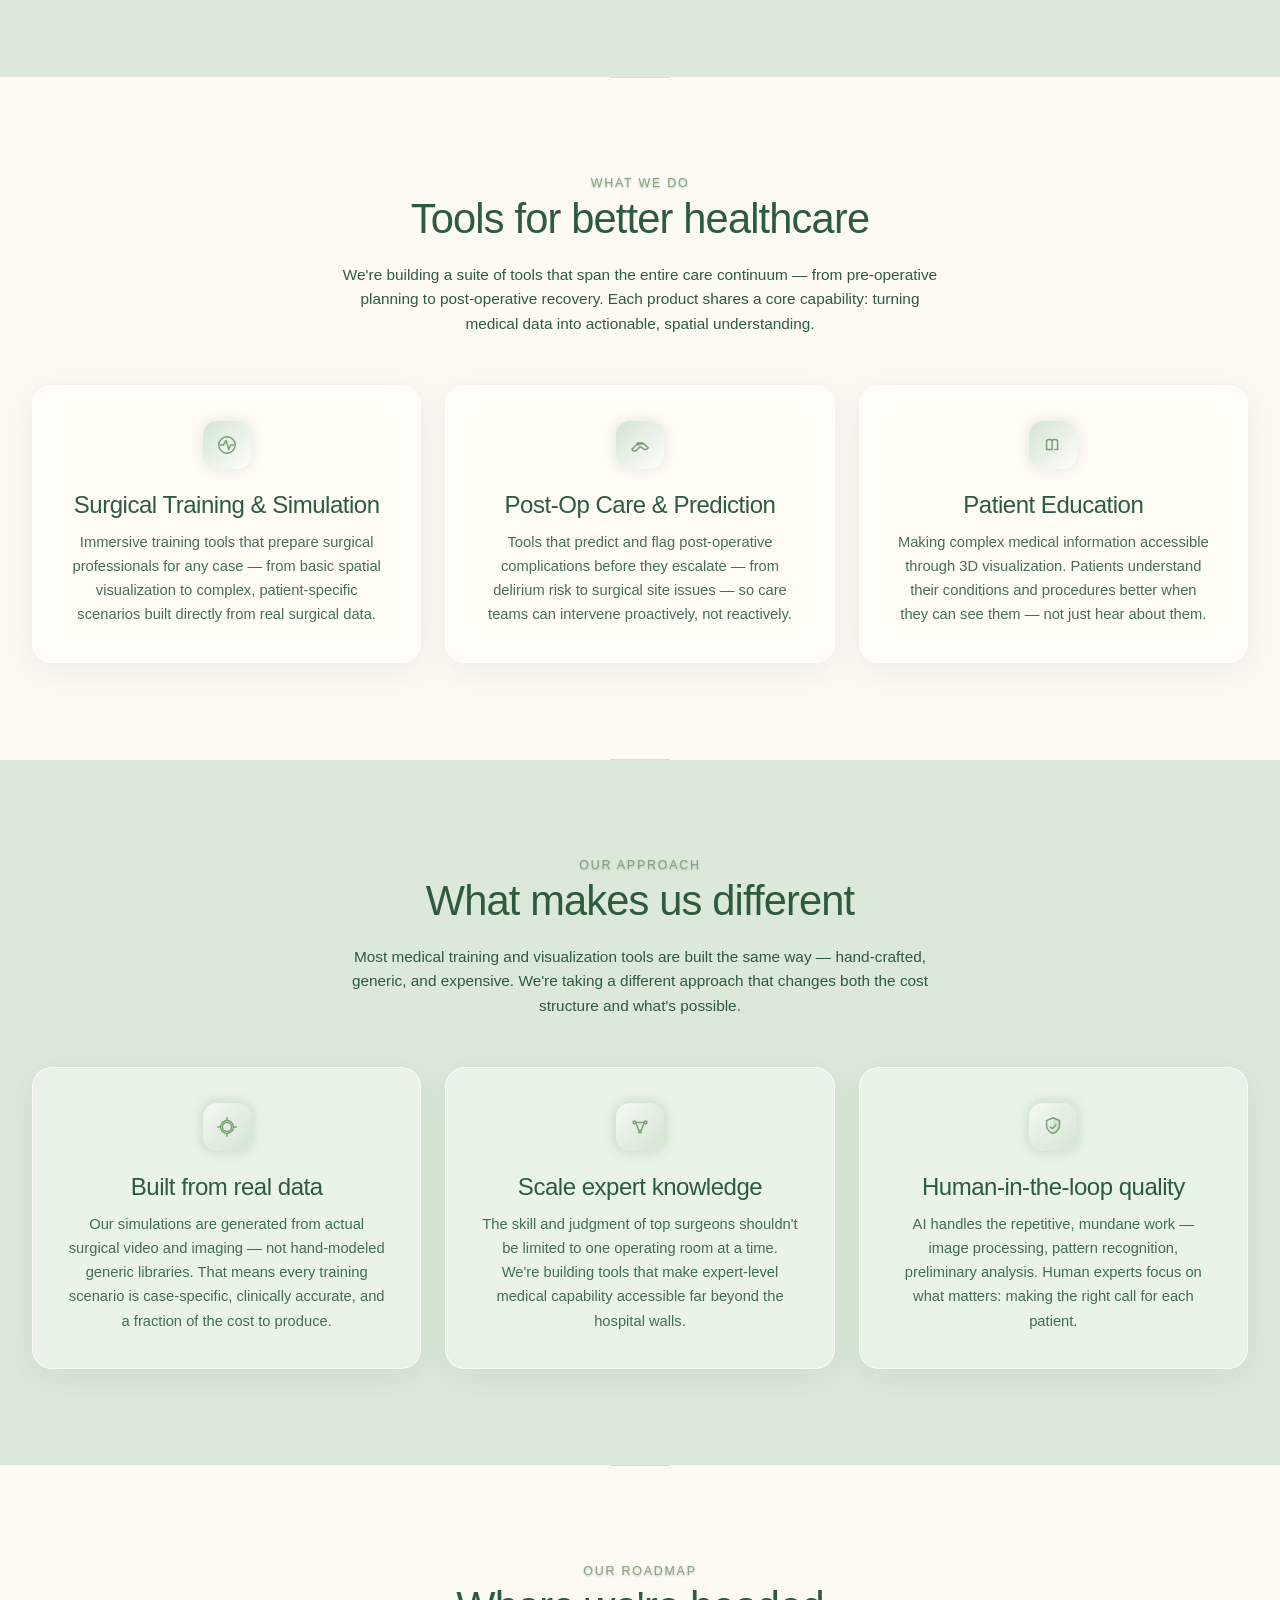
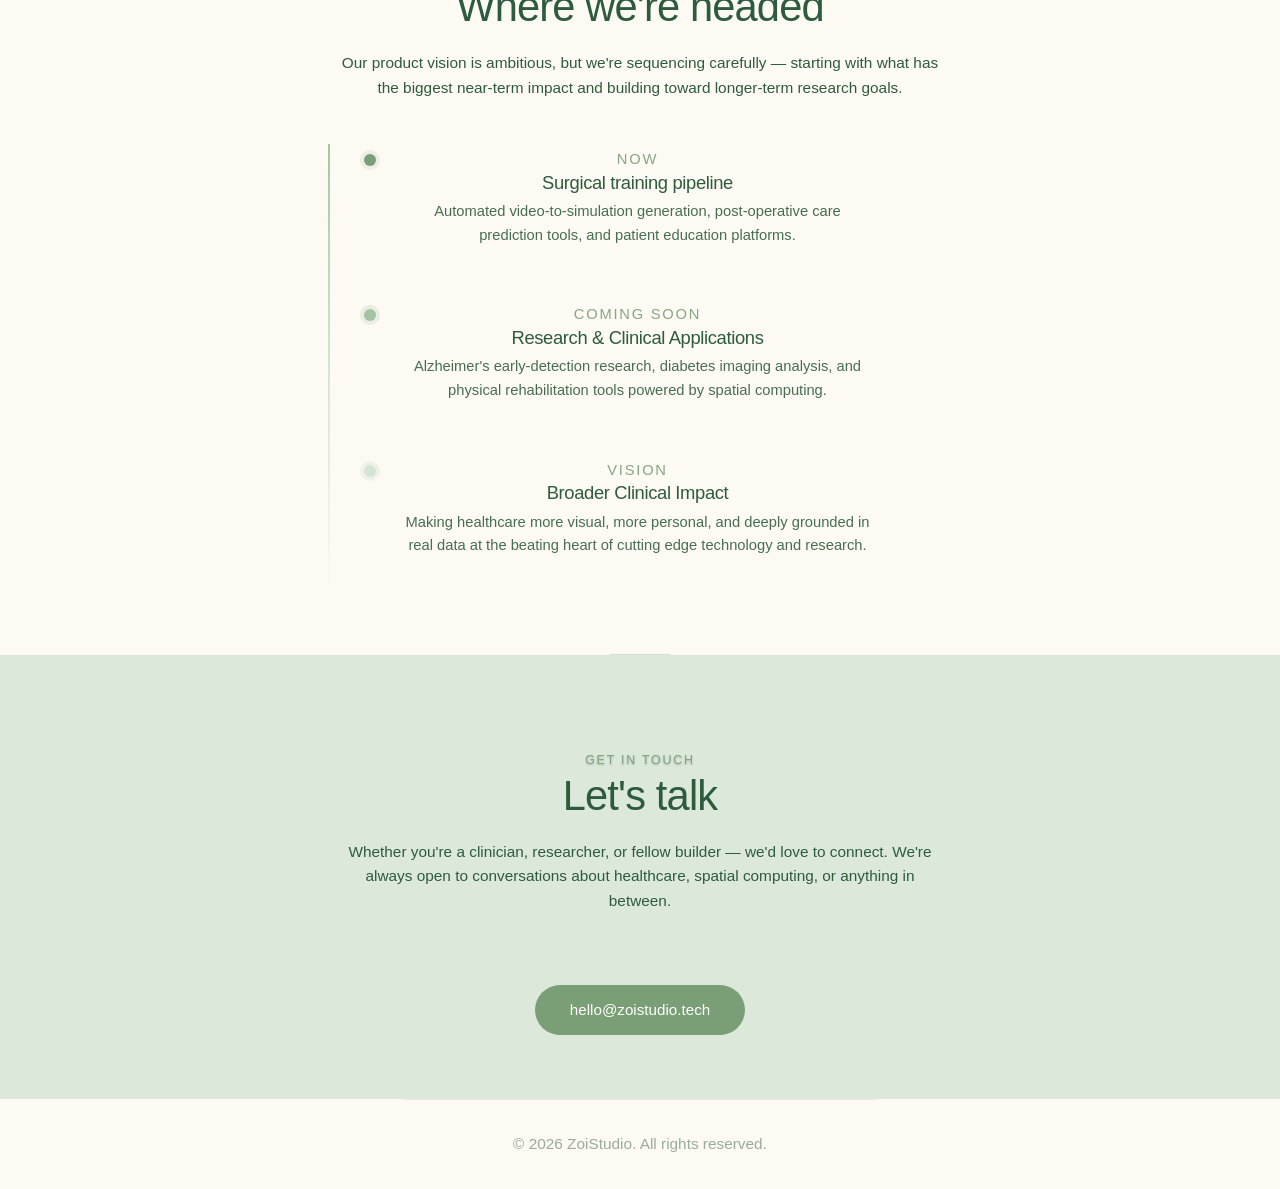
==== commit a528b311: "update vision, meet the team page" ====
--- a/index.html
+++ b/index.html
@@ -281,7 +281,7 @@
         <div class="timeline-content">
           <p class="timeline-phase">Vision</p>
           <h3>Broader Clinical Impact</h3>
-          <p>Mental wellness tools, deeper clinical integrations, and expanded access to expert-level medical care for underserved communities.</p>
+          <p>Making healthcare more visual, more personal, and deeply grounded in real data at the beating heart of cutting edge technology and research.</p>
         </div>
       </div>
 
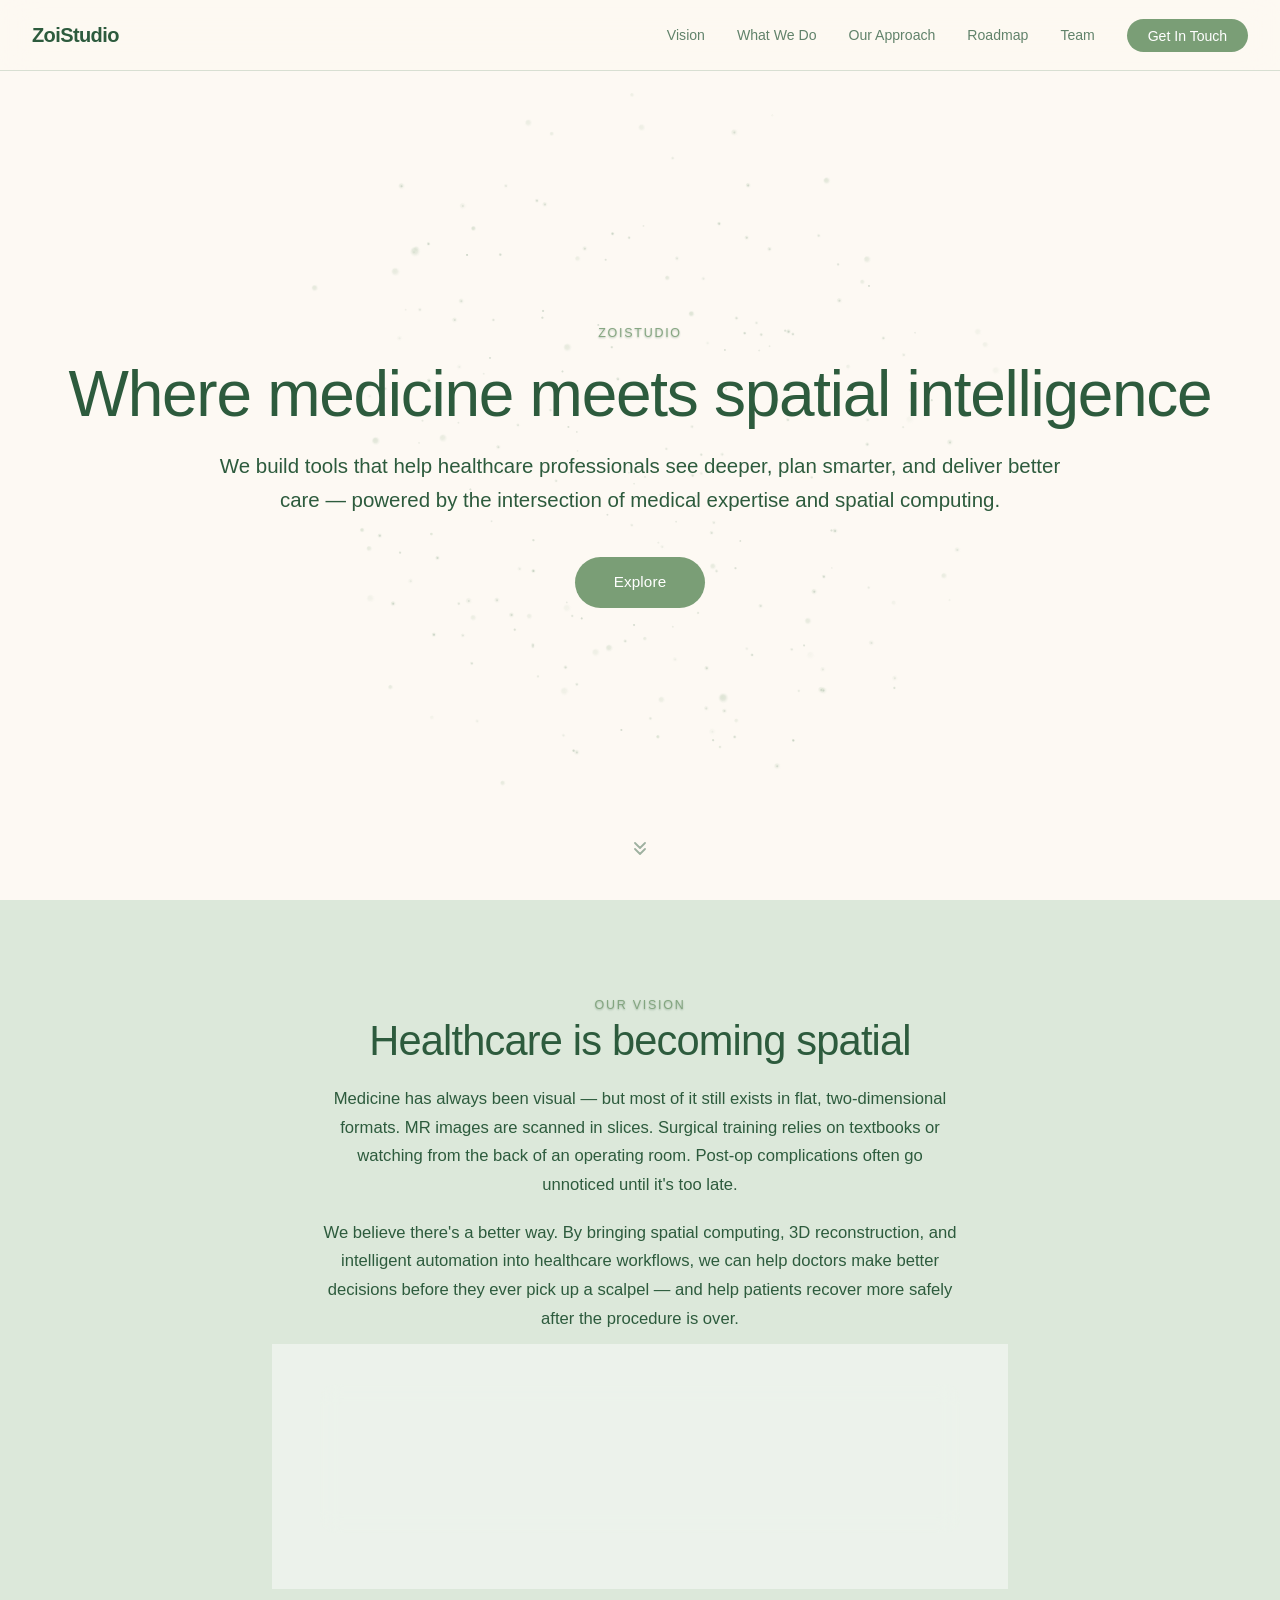
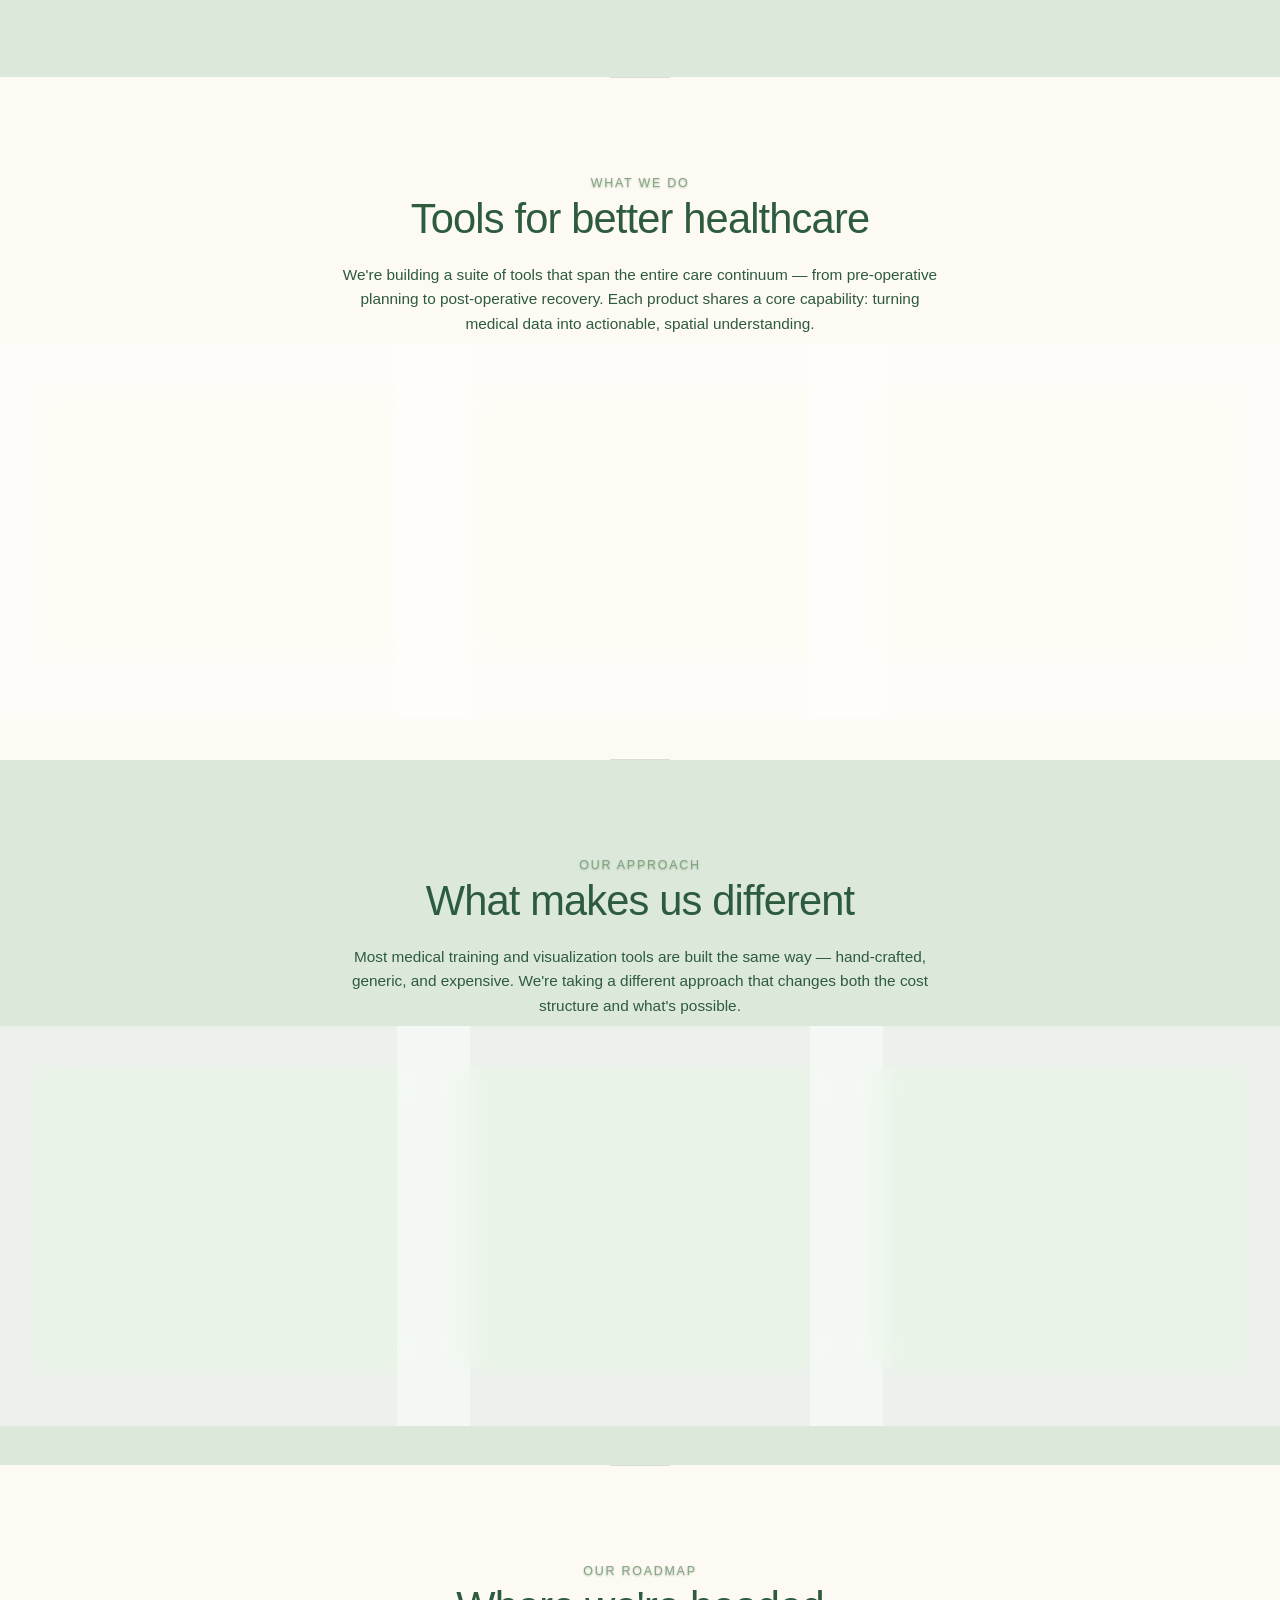
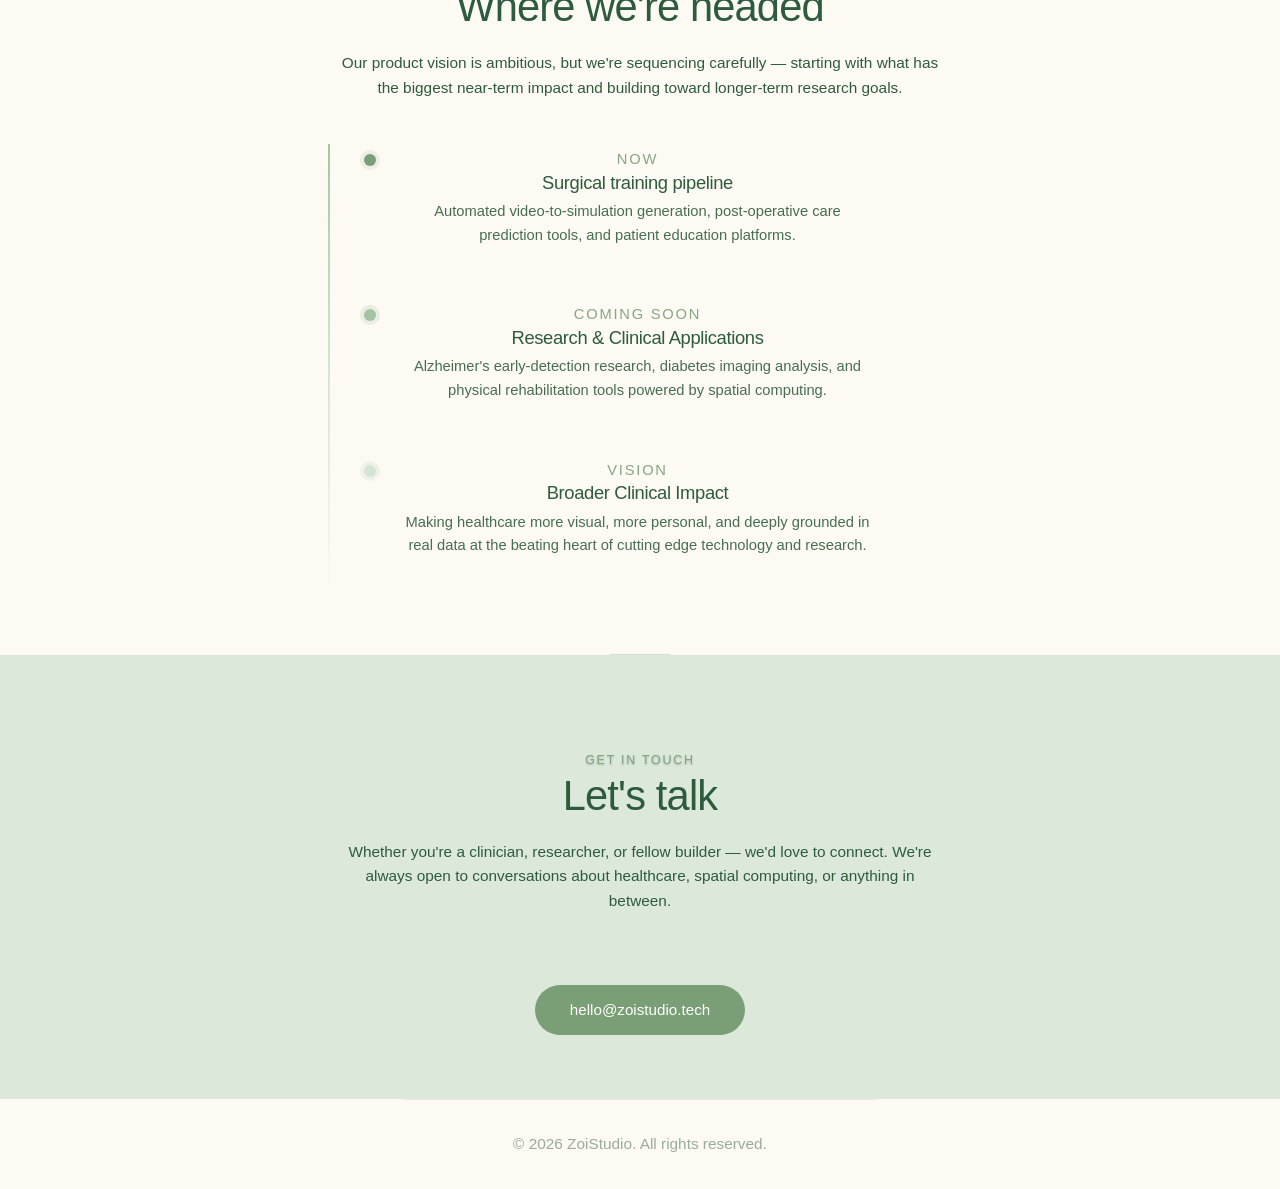
==== commit 38eb23dc: "fix link for contact in navbar" ====
--- a/index.html
+++ b/index.html
@@ -17,7 +17,7 @@
       <li><a href="#approach">Our Approach</a></li>
       <li><a href="#roadmap">Roadmap</a></li>
       <li><a href="team.html">Team</a></li>
-      <li><a href="#contact" class="nav-cta">Get In Touch</a></li>
+      <li><a href="mailto:hello@zoistudio.tech" class="nav-cta">Get In Touch</a></li>
     </ul>
     <button class="nav-hamburger" id="hamburger" aria-label="Menu">
       <span></span>
@@ -34,7 +34,7 @@
     <a href="#approach" class="mobile-link">Our Approach</a>
     <a href="#roadmap" class="mobile-link">Roadmap</a>
     <a href="team.html" class="mobile-link">Team</a>
-    <a href="#contact" class="mobile-link">Get In Touch</a>
+    <a href="mailto:hello@zoistudio.tech" class="mobile-link">Get In Touch</a>
   </div>
 
   <!-- ======== Hero Section ======== -->
--- a/style.css
+++ b/style.css
@@ -11,29 +11,29 @@
 }
 
 :root {
-  --cream: #FDF9F3;
-  --cream-deep: #F5EDE2;
-  --green-dark: #2D5B3D;
-  --green-muted: #7A9E76;
-  --green-light: #A8C4A0;
-  --green-pale: #D4E4D2;
-  --grey-border: #D8DFD2;
-  --glass-bg: rgba(255, 255, 255, 0.45);
-  --glass-bg-hover: rgba(255, 255, 255, 0.6);
-  --glass-border: rgba(255, 255, 255, 0.7);
-  --shadow-soft: 0 8px 32px rgba(45, 91, 61, 0.08);
-  --shadow-hover: 0 12px 40px rgba(45, 91, 61, 0.14);
-  --transition-smooth: 0.35s cubic-bezier(0.25, 0.46, 0.4, 0.92);
---bg-cream: #FDF9F3;
---bg-green: #DCE8DA;
---green-pale-deep: #C8D8C4;
+   --cream: #FDF9F3;
+   --cream-deep: #F5EDE2;
+   --green-dark: #2D5B3D;
+   --green-muted: #7A9E76;
+   --green-light: #A8C4A0;
+   --green-pale: #D4E4D2;
+   --grey-border: #D8DFD2;
+   --glass-bg: rgba(255, 255, 255, 0.45);
+   --glass-bg-hover: rgba(255, 255, 255, 0.6);
+   --glass-border: rgba(255, 255, 255, 0.7);
+   --shadow-soft: 0 8px 32px rgba(45, 91, 61, 0.08);
+   --shadow-hover: 0 12px 40px rgba(45, 91, 61, 0.14);
+   --transition-smooth: 0.35s cubic-bezier(0.25, 0.46, 0.4, 0.92);
+  --bg-cream: #FDF9F3;
+  --bg-green: #DCE8DA;
+  --green-pale-deep: #C8D8C4;
 }
 
 html {
   scroll-behavior: smooth;
   font-size: 16px;
-  -webkit-font-smoothing: antialiased;
-  -moz-osx-font-smoothing: grayscale;
+   -webkit-font-smoothing: antialiased;
+   -moz-osx-font-smoothing: grayscale;
 }
 
 body {
@@ -96,7 +96,7 @@
   align-items: center;
   background: rgba(253, 249, 243, 0.72);
   backdrop-filter: blur(16px) saturate(180%);
-  -webkit-backdrop-filter: blur(16px) saturate(180%);
+   -webkit-backdrop-filter: blur(16px) saturate(180%);
   box-shadow: 0 1px 0 var(--grey-border);
   transition: background var(--transition-smooth),
               backdrop-filter var(--transition-smooth),
@@ -260,8 +260,8 @@
 }
 
 @keyframes float-down {
-  0%, 100% { transform: translateX(-50%) translateY(0); }
-  50% { transform: translateX(-50%) translateY(8px); }
+   0%, 100% { transform: translateX(-50%) translateY(0); }
+   50% { transform: translateX(-50%) translateY(8px); }
 }
 
 /* ============================================
@@ -275,7 +275,7 @@
 
 /* Sections with wider content (cards, grids) already take full width by default. */
 .section--wide {
-  /* no-op — left for backwards compatibility */
+   /* no-op — left for backwards compatibility */
 }
 
 .section p {
@@ -355,7 +355,7 @@
   padding: 1.4rem 2rem;
   background: var(--glass-bg);
   backdrop-filter: blur(10px);
-  -webkit-backdrop-filter: blur(10px);
+   -webkit-backdrop-filter: blur(10px);
   border-radius: 16px;
   border: 1px solid var(--glass-border);
   box-shadow: var(--shadow-soft);
@@ -381,7 +381,7 @@
 .card {
   background: var(--glass-bg);
   backdrop-filter: blur(14px) saturate(160%);
-  -webkit-backdrop-filter: blur(14px) saturate(160%);
+   -webkit-backdrop-filter: blur(14px) saturate(160%);
   border: 1px solid var(--glass-border);
   border-radius: 20px;
   padding: 2.2rem;
@@ -617,7 +617,7 @@
   z-index: 999;
   background: rgba(253, 249, 243, 0.88);
   backdrop-filter: blur(20px);
-  -webkit-backdrop-filter: blur(20px);
+   -webkit-backdrop-filter: blur(20px);
   flex-direction: column;
   align-items: center;
   justify-content: center;
@@ -654,16 +654,16 @@
 	.nav-links {
 		display: none;
 	}
-	
+
 	.nav-hamburger {
 		display: flex;
 	}
-	
+
 	.hero {
 		padding: 5rem 1.5rem 3rem;
 		min-height: 90vh;
 	}
-	
+
 	.section {
 		padding: 4rem 1.5rem;
 	}
@@ -684,58 +684,67 @@
     margin-top: 1.5rem;
 }
 
-.founder-card {
-    background: var(--glass-bg);
-    backdrop-filter: blur(14px) saturate(160%);
-    -webkit-backdrop-filter: blur(14px) saturate(160%);
-    border: 1px solid var(--glass-border);
-    border-radius: 24px;
-    padding: 3rem 2.5rem 2.8rem;
-    box-shadow: var(--shadow-soft);
-    transition: background var(--transition-smooth),
-                box-shadow var(--transition-smooth),
-                transform var(--transition-smooth);
-    text-align: center;
-}
-
-.founder-card:hover {
-    background: var(--glass-bg-hover);
-    box-shadow: var(--shadow-hover);
-    transform: translateY(-4px);
-}
-
-.founder-avatar {
-    width: 96px;
-    height: 96px;
-    border-radius: 50%;
-    margin: -3rem auto 1.8rem;
-    display: flex;
-    align-items: center;
-    justify-content: center;
-    background: linear-gradient(135deg, var(--green-muted), var(--green-light));
-    box-shadow: 0 4px 20px rgba(45, 91, 61, 0.2);
-}
-
-.founder-initials {
-    font-size: 2rem;
-    font-weight: 600;
-    color: white;
-    letter-spacing: -0.02em;
-}
-
-.founder-title {
-    font-size: 0.9rem;
-    text-transform: uppercase;
-    letter-spacing: 0.1em;
-}
-
-.founder-bio p {
-    font-size: 0.95rem;
-    line-height: 1.7;
-    max-width: none;
-    margin-left: auto;
-    margin-right: auto;
-    text-align: center;
+/* ============================================
+   Team Cards — reusable, copy-paste pattern
+*============================================ */
+.team-grid {
+  display: grid;
+  grid-template-columns: repeat(auto-fit, minmax(320px, 1fr));
+  gap: 2.5rem;
+  max-width: 760px;
+  margin: 2rem auto 0;
+}
+
+.team-card {
+  background: var(--glass-bg);
+  backdrop-filter: blur(14px) saturate(160%);
+   -webkit-backdrop-filter: blur(14px) saturate(160%);
+  border: 1px solid var(--glass-border);
+  border-radius: 24px;
+  padding: 3rem 2.5rem 2.8rem;
+  box-shadow: var(--shadow-soft);
+  transition: background var(--transition-smooth),
+              box-shadow var(--transition-smooth),
+              transform var(--transition-smooth);
+  text-align: center;
+}
+
+.team-card:hover {
+  background: var(--glass-bg-hover);
+  box-shadow: var(--shadow-hover);
+  transform: translateY(-4px);
+}
+
+.team-avatar {
+  width: 96px;
+  height: 96px;
+  border-radius: 50%;
+  margin: .5rem auto 1.4rem;
+  display: flex;
+  align-items: center;
+  justify-content: center;
+  background: linear-gradient(135deg, var(--green-muted), var(--green-light));
+  box-shadow: 0 4px 20px rgba(45, 91, 61, 0.2);
+}
+
+.team-initials {
+  font-size: 2rem;
+  font-weight: 600;
+  color: white;
+  letter-spacing: -0.02em;
+}
+
+/* Single card in a grid gets full width */
+.team-grid:has(> .team-card:not(:nth-child(n+2))) {
+  max-width: 640px;
+}
+
+@media (max-width: 768px) {
+  	.team-grid {
+  		grid-template-columns: 1fr !important;
+  		gap: 1.5rem;
+  		padding: 0 1rem;
+  	}
 }
 
 /* ============================================
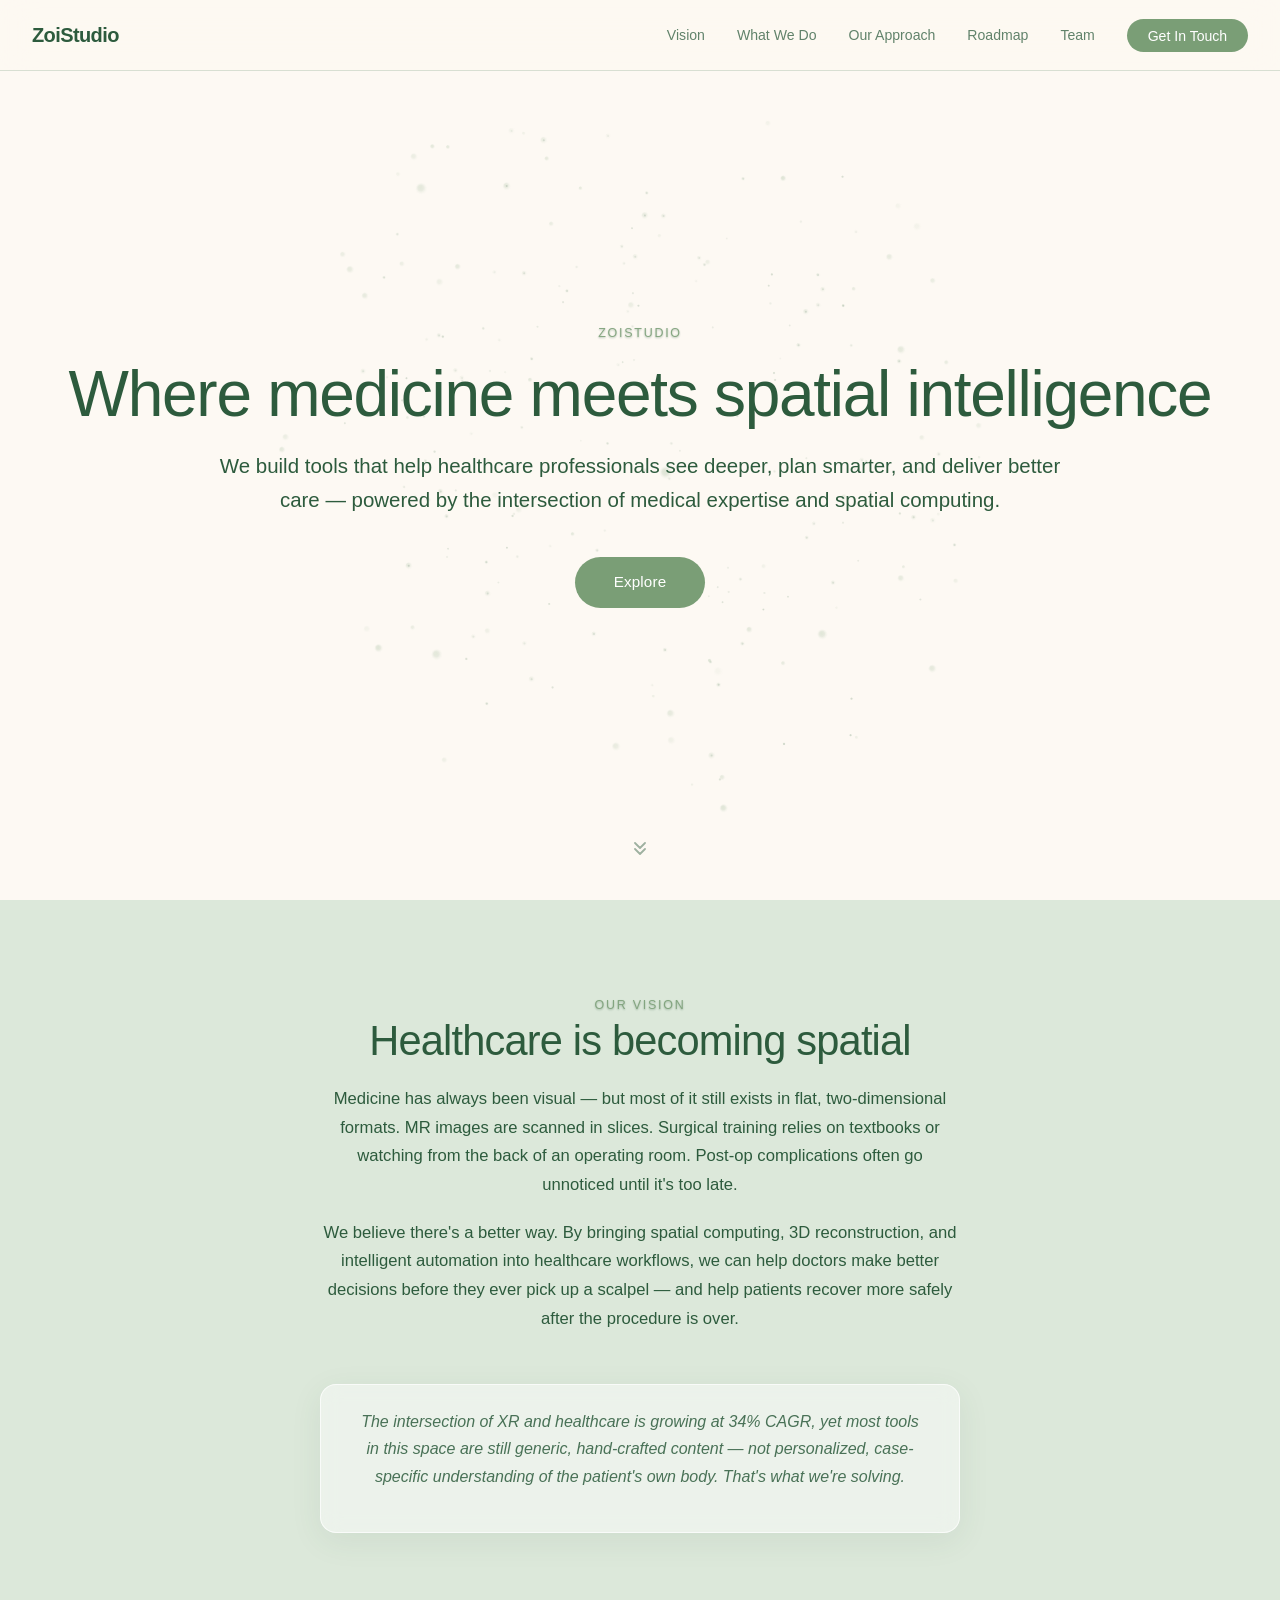
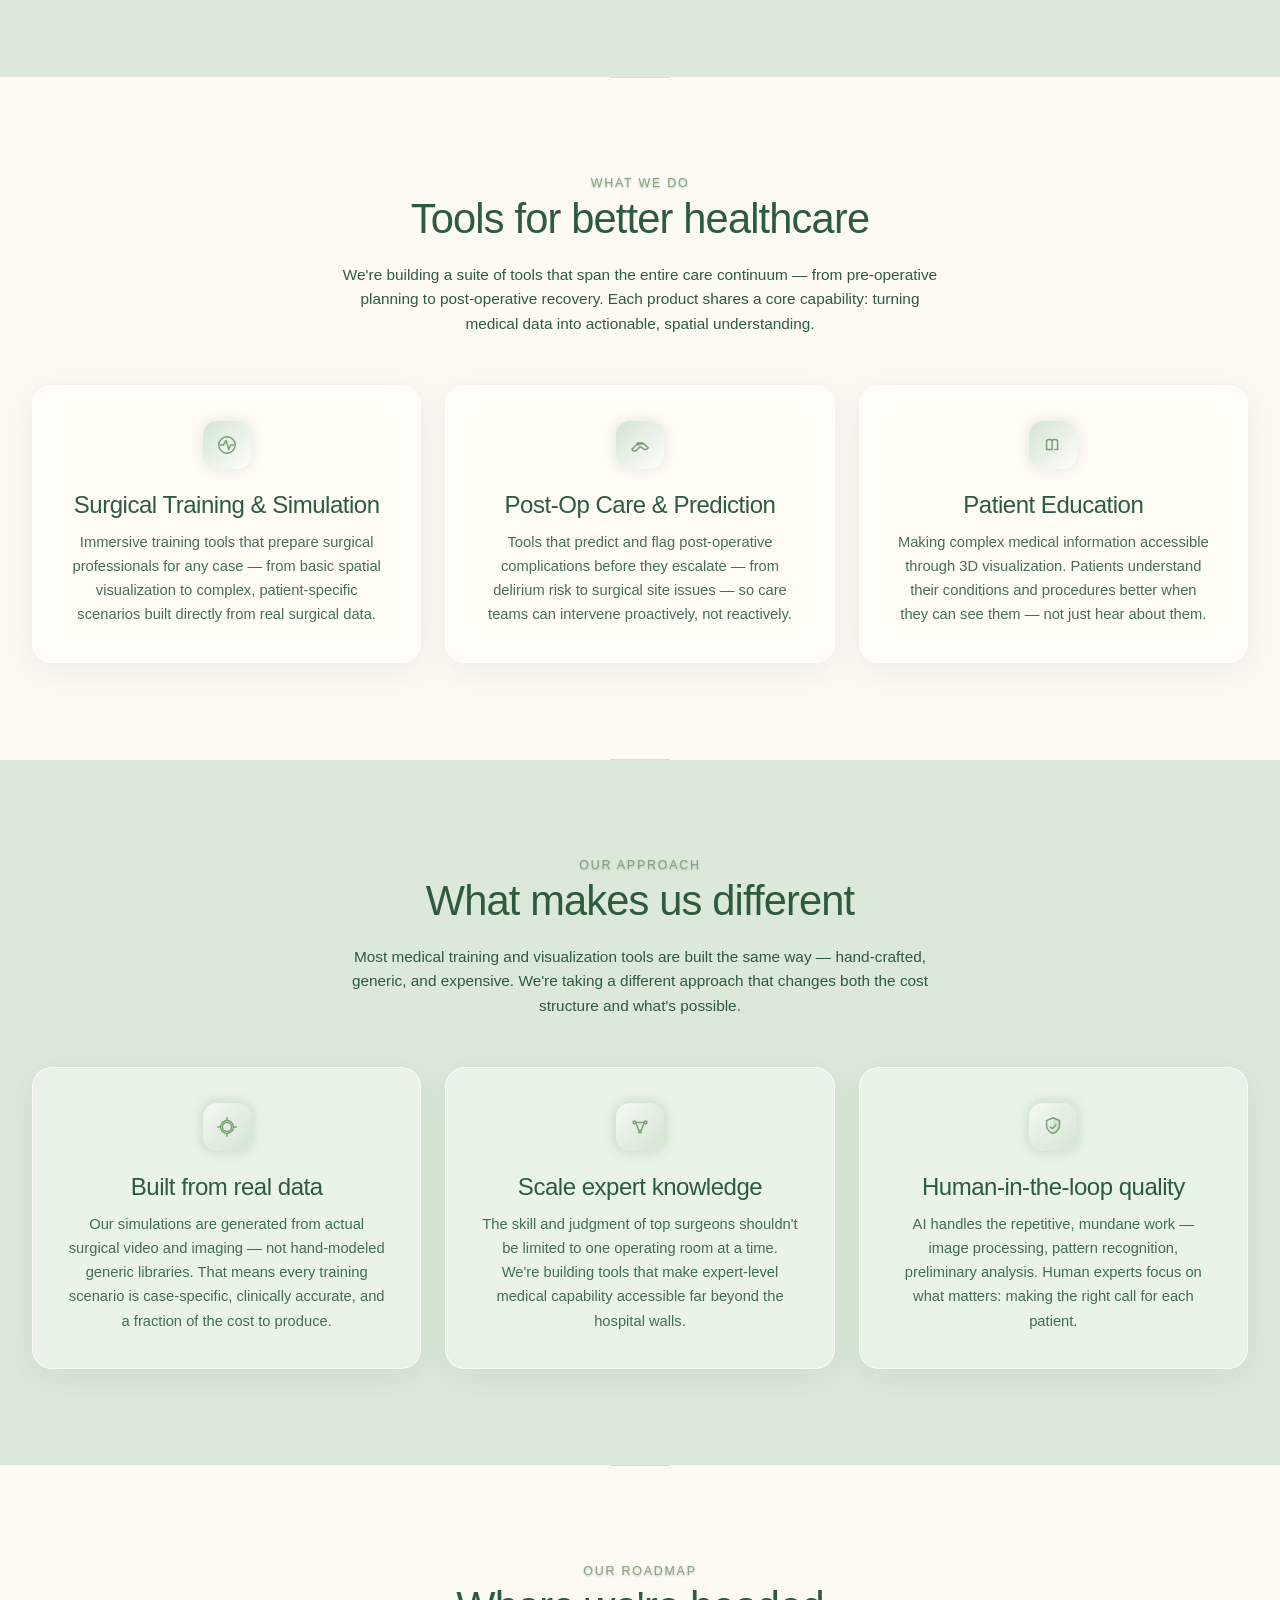
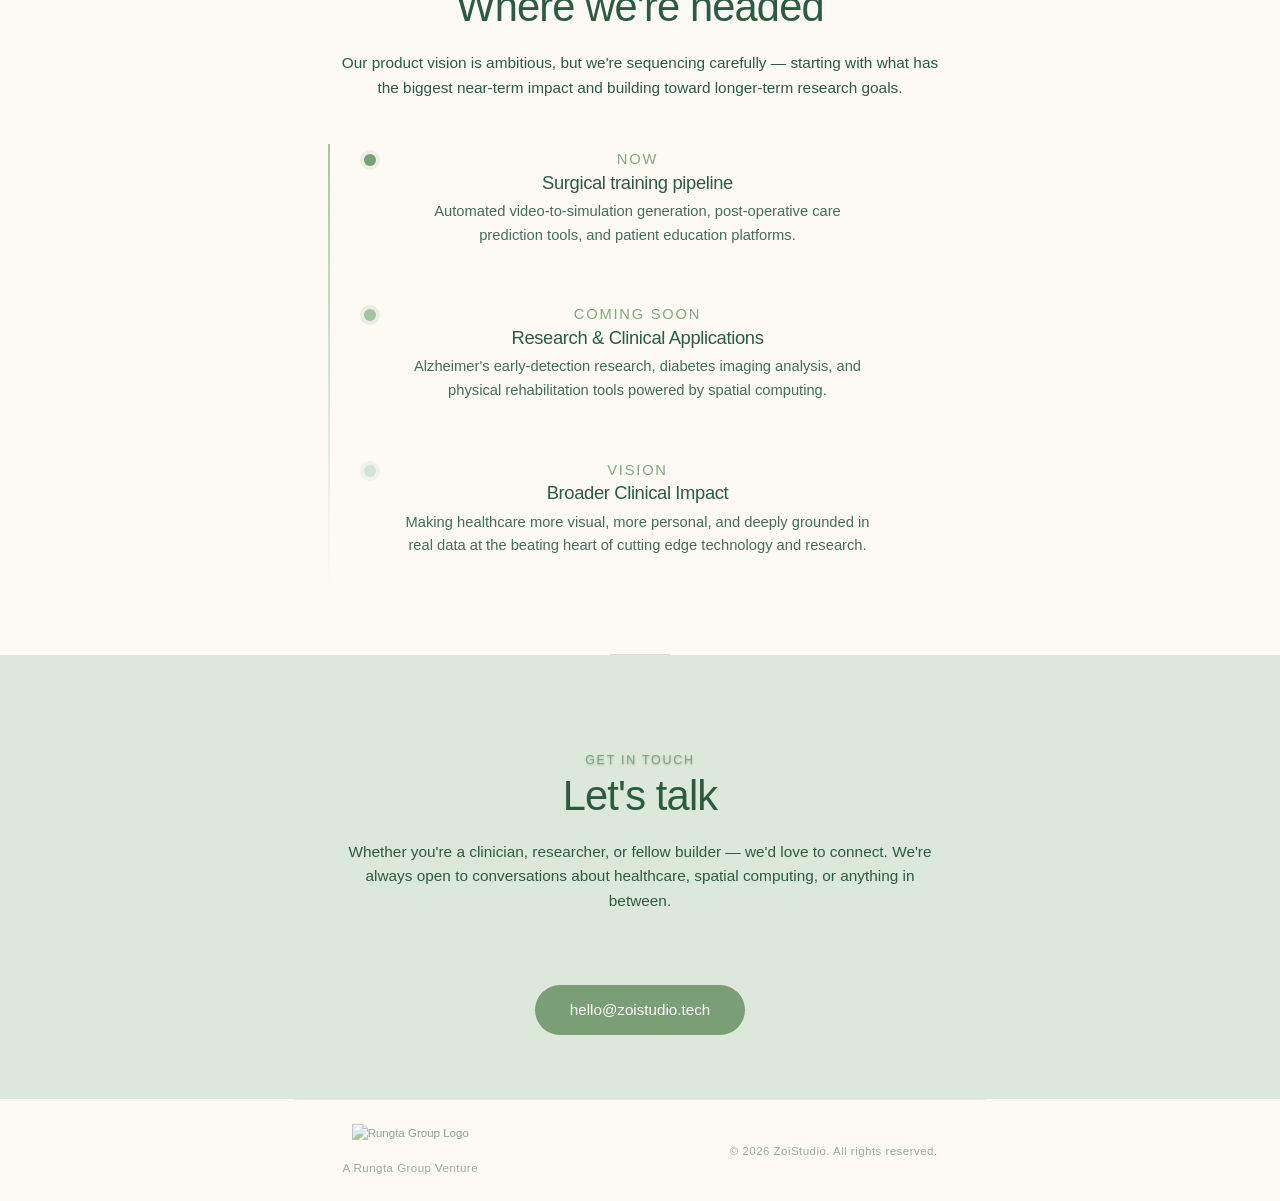
==== commit 504f0f68: "update footer content" ====
--- a/index.html
+++ b/index.html
@@ -310,8 +310,12 @@
 
   <!-- ======== Footer ======== -->
   <footer class="footer">
+    <div class="rungta-brand">
+      <img src="Assets/Images/RUNGTA%20GROUP%20LOGO_text_white.tiff" alt="Rungta Group Logo">
+      <p>A Rungta Group Venture</p>
+    </div>
     <p>&copy; 2026 ZoiStudio. All rights reserved.</p>
-  </footer>
+   </footer>
 
   <script src="script.js"></script>
 </body>
--- a/style.css
+++ b/style.css
@@ -550,21 +550,67 @@
    Footer
 *============================================ */
 .footer {
-  text-align: center;
-  max-width: 36em;
+  display: flex;
+  justify-content: space-between;
+  align-items: center;
+  max-width: 60em;
   margin-left: auto;
   margin-right: auto;
-  padding: 2rem;
-  font-size: 0.82rem;
+  padding: 1.5rem 3rem;
+  font-size: 0.72rem;
   opacity: 0.55;
   border-top: 1px solid var(--grey-border);
 }
 
+.footer .rungta-brand {
+  display: flex;
+  flex-direction: column;
+  align-items: center;
+  gap: 0.4rem;
+}
+
+.footer img {
+  height: 28px;
+  width: auto;
+}
+
 .footer p {
-  text-align: center;
-  max-width: none;
-  margin-left: auto;
-  margin-right: auto;
+  font-size: 0.72rem !important;
+  color: var(--green-dark);
+  letter-spacing: 0.04em;
+  margin: 0;
+}
+
+.footer .venture-text {
+  font-size: 0.72rem !important;
+  color: var(--green-dark);
+  letter-spacing: 0.06em;
+  margin: 0;
+  text-transform: uppercase;
+}
+
+.footer p:last-child {
+  font-size: 0.72rem !important;
+  text-align: right;
+  white-space: nowrap;
+  margin: 0;
+}
+
+/* Mobile footer */
+@media (max-width: 768px) {
+  .footer {
+    flex-direction: column;
+    align-items: center;
+    gap: 1.2rem;
+  }
+
+  .footer .rungta-brand {
+    align-items: center;
+  }
+
+  .footer p:last-child {
+    text-align: center;
+  }
 }
 
 /* ============================================
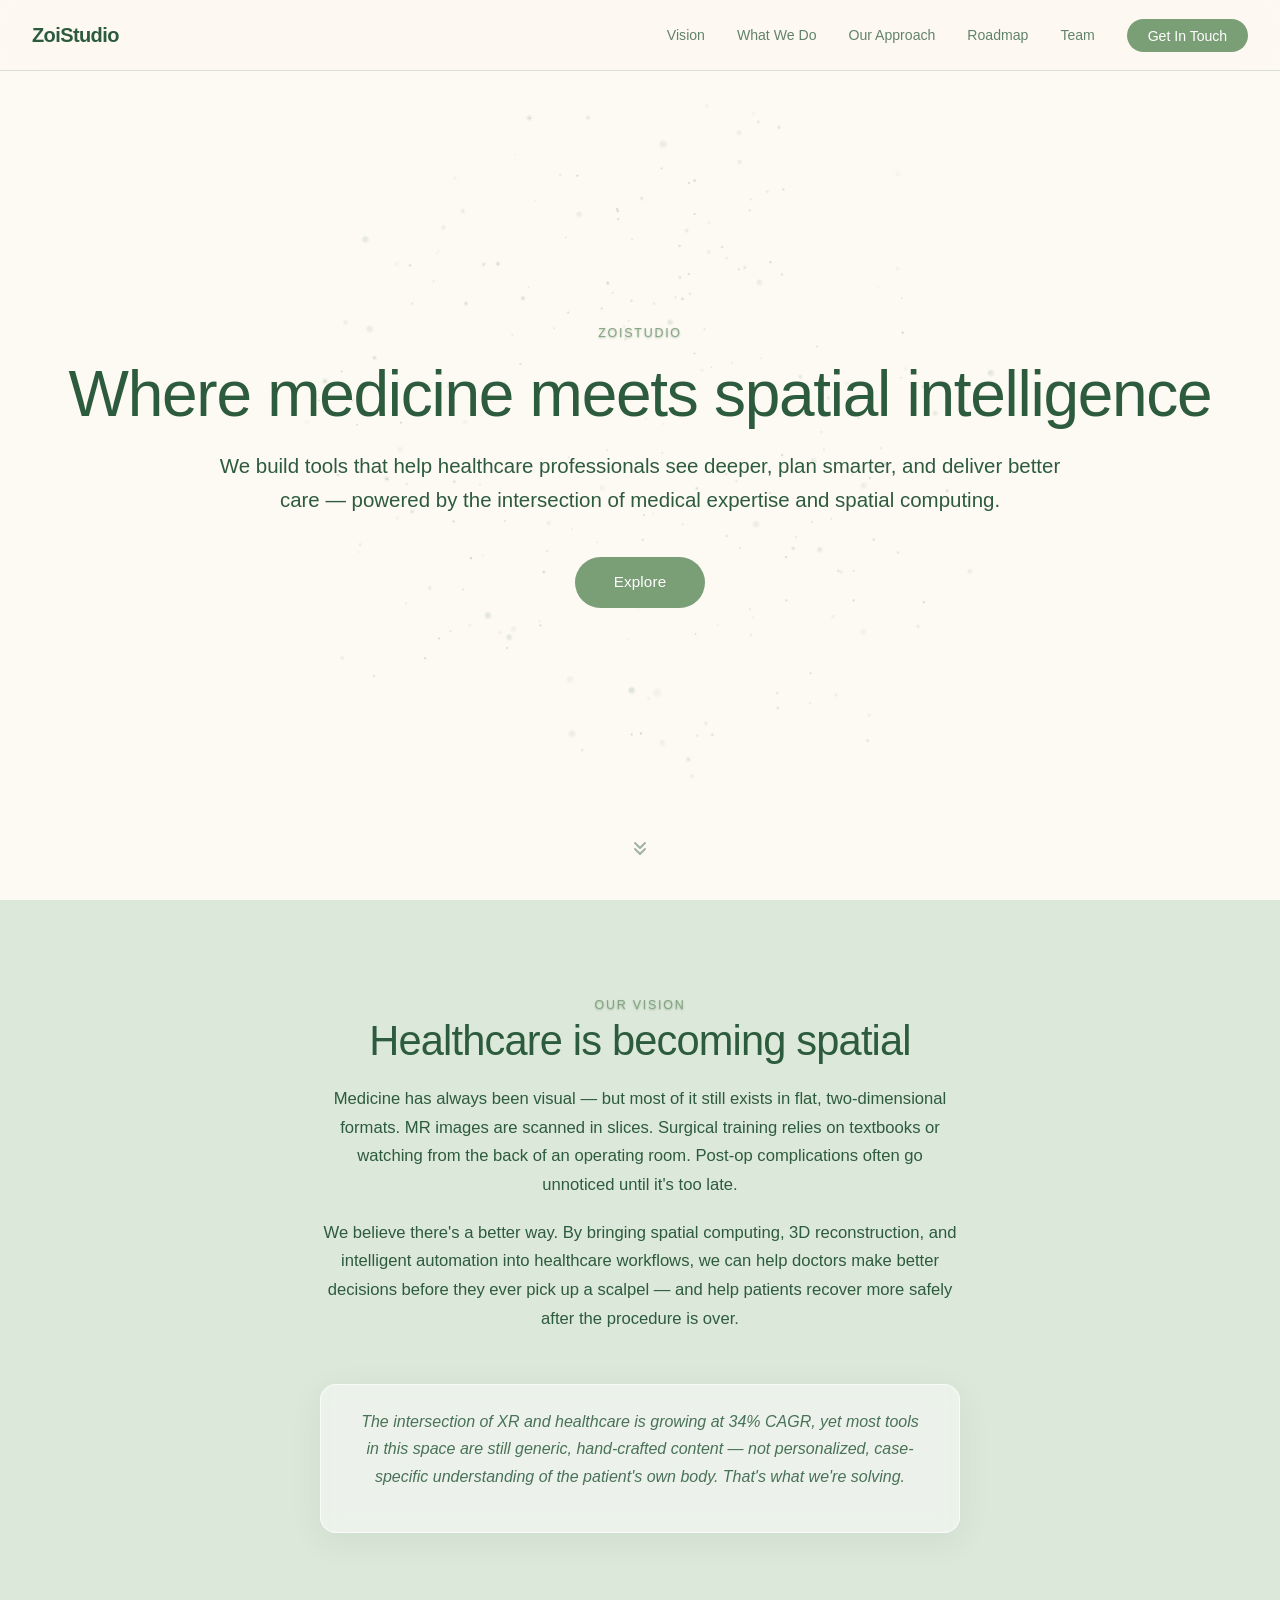
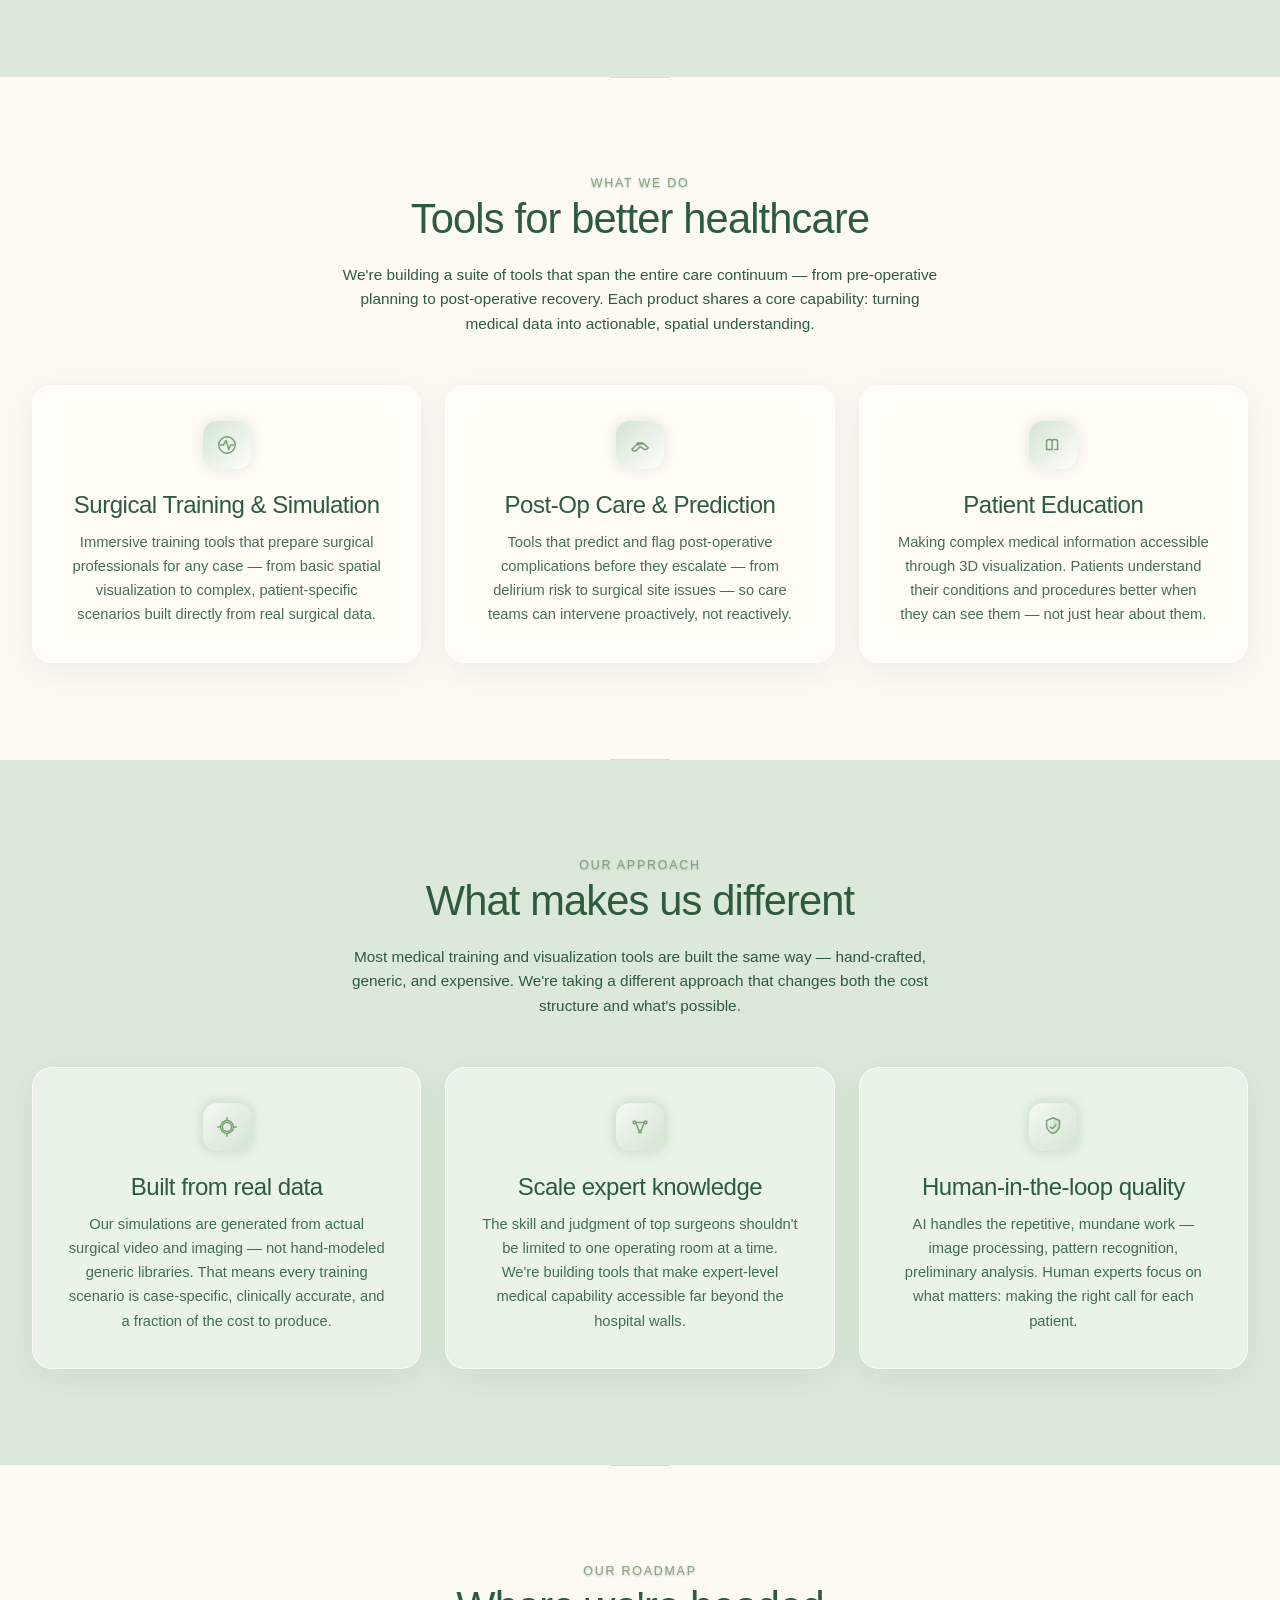
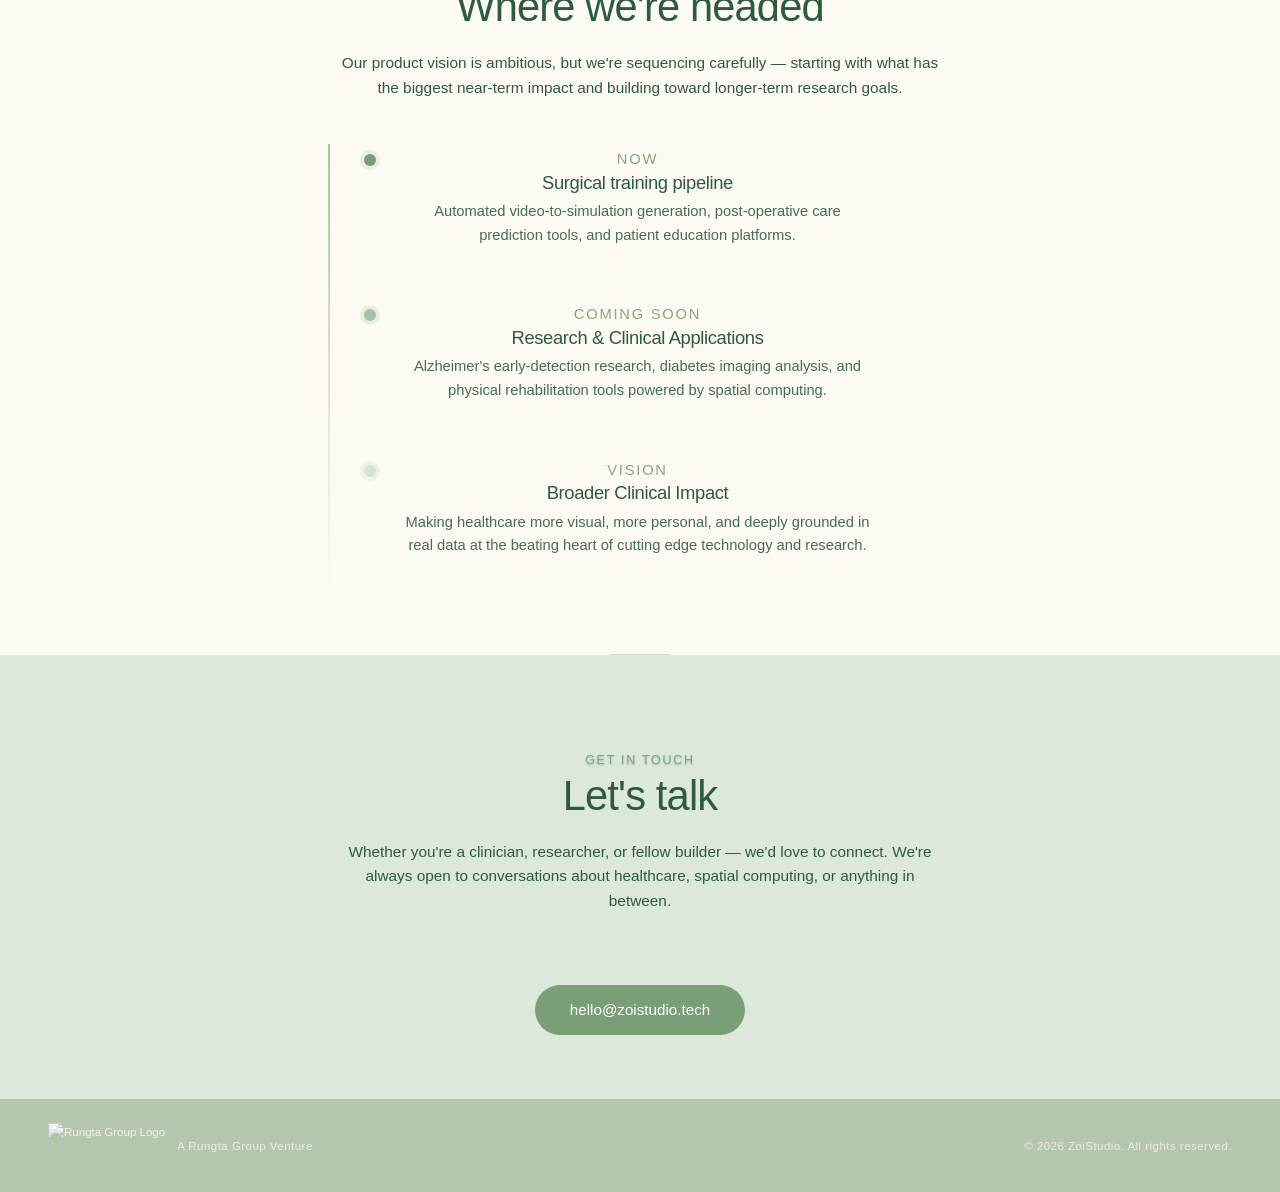
==== commit a0e1fbe0: "update text placement for rungta-brand" ====
--- a/index.html
+++ b/index.html
@@ -309,13 +309,14 @@
   </section>
 
   <!-- ======== Footer ======== -->
-  <footer class="footer">
-    <div class="rungta-brand">
-      <img src="Assets/Images/RUNGTA%20GROUP%20LOGO_text_white.tiff" alt="Rungta Group Logo">
-      <p>A Rungta Group Venture</p>
-    </div>
-    <p>&copy; 2026 ZoiStudio. All rights reserved.</p>
-   </footer>
+   <footer class="footer">
+          <a href="https://www.rungta.com" class="rungta-brand">
+              <img src="Assets/Images/RUNGTA%20GROUP%20LOGO_text_white.tiff" alt="Rungta Group Logo">
+              <p>A Rungta Group Venture</p>
+          </a>
+          <p>&copy; 2026 ZoiStudio. All rights reserved.</p>
+      </footer>
+
 
   <script src="script.js"></script>
 </body>
--- a/style.css
+++ b/style.css
@@ -551,32 +551,36 @@
 *============================================ */
 .footer {
   display: flex;
+  background-color: var(--green-muted);
   justify-content: space-between;
   align-items: center;
-  max-width: 60em;
-  margin-left: auto;
-  margin-right: auto;
+  width: 100%;
   padding: 1.5rem 3rem;
   font-size: 0.72rem;
   opacity: 0.55;
-  border-top: 1px solid var(--grey-border);
-}
-
-.footer .rungta-brand {
-  display: flex;
-  flex-direction: column;
-  align-items: center;
-  gap: 0.4rem;
+}
+
+.footer a.rungta-brand {
+  display: inline-flex;
+  flex-direction: row;
+  align-items: center;
+  gap: 0.75rem;
+  text-decoration: none;
+  color: var(--cream-deep);
+}
+
+.footer a.rungta-brand:hover {
+  opacity: 0.85;
 }
 
 .footer img {
-  height: 28px;
+  height: 45px;
   width: auto;
 }
 
 .footer p {
   font-size: 0.72rem !important;
-  color: var(--green-dark);
+  color: var(--cream-deep);
   letter-spacing: 0.04em;
   margin: 0;
 }
@@ -604,10 +608,7 @@
     gap: 1.2rem;
   }
 
-  .footer .rungta-brand {
-    align-items: center;
-  }
-
+    /* base rule handles flex-direction for .rungta-brand */
   .footer p:last-child {
     text-align: center;
   }
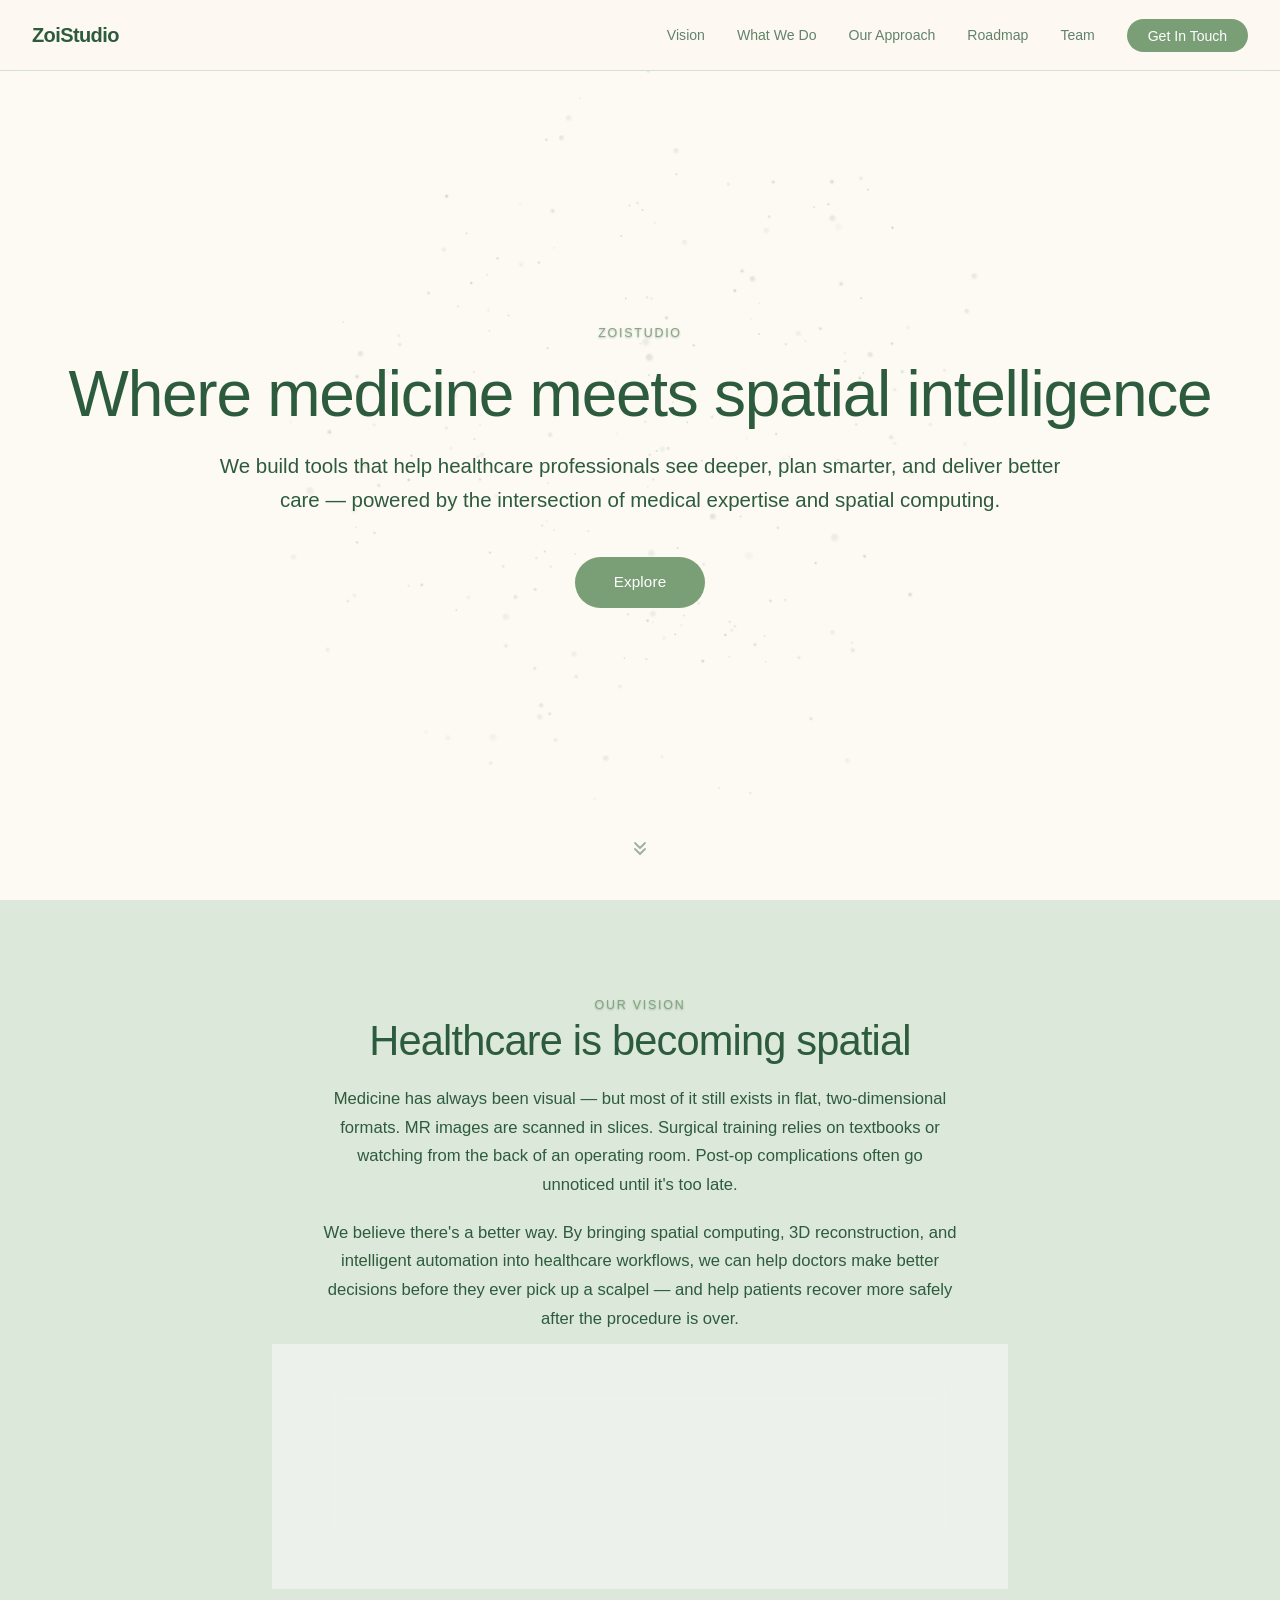
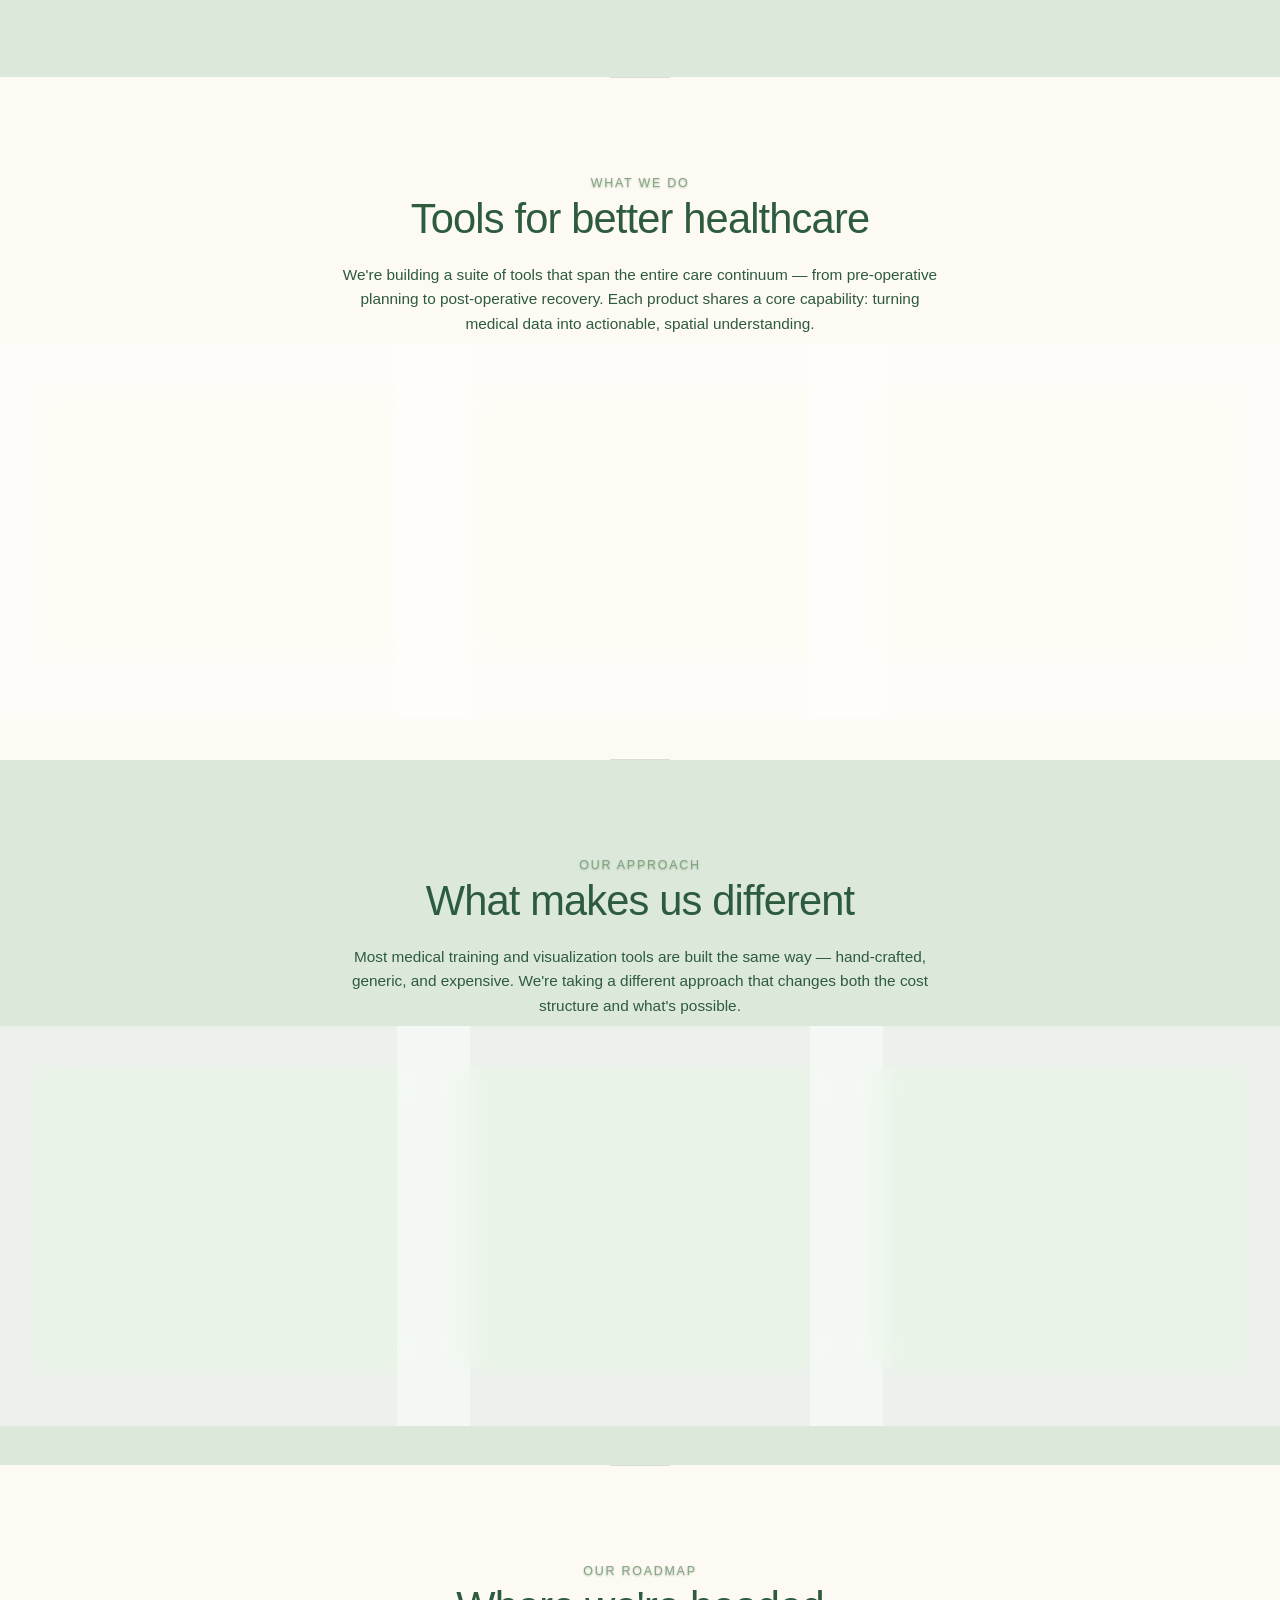
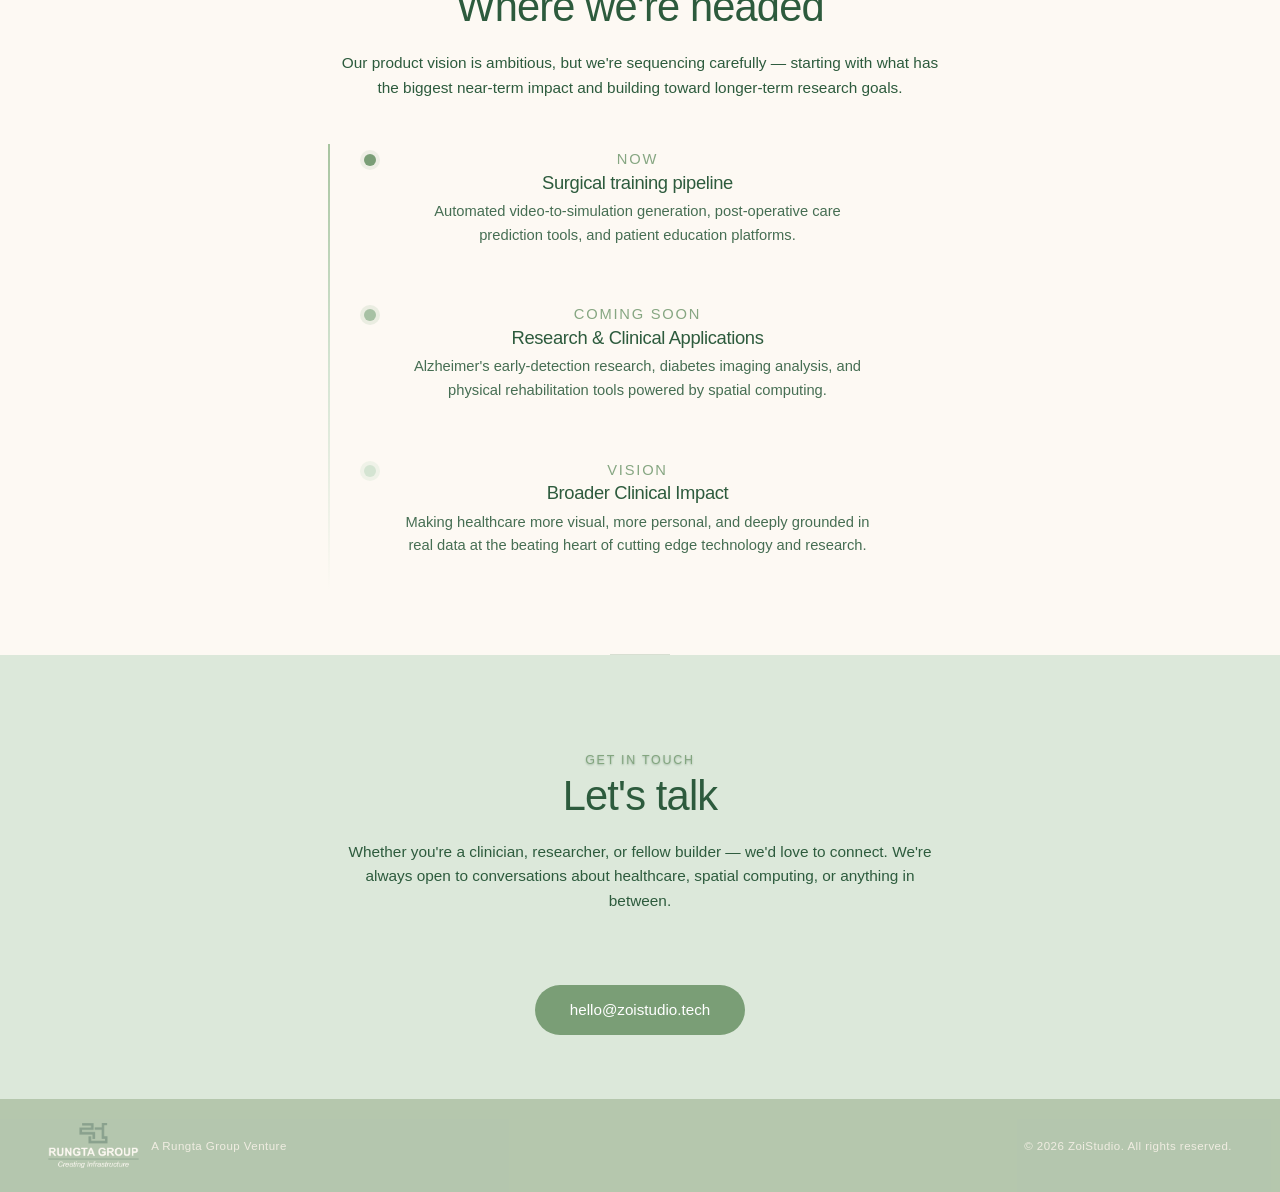
==== commit 31a12c79: "cherry pick changes to fix logo" ====
--- a/index.html
+++ b/index.html
@@ -311,7 +311,7 @@
   <!-- ======== Footer ======== -->
    <footer class="footer">
           <a href="https://www.rungta.com" class="rungta-brand">
-              <img src="Assets/Images/RUNGTA%20GROUP%20LOGO_text_white.tiff" alt="Rungta Group Logo">
+              <img src="Assets/Images/RUNGTA GROUP LOGO_cream_dark_green.webp" alt="Rungta Group Logo">
               <p>A Rungta Group Venture</p>
           </a>
           <p>&copy; 2026 ZoiStudio. All rights reserved.</p>
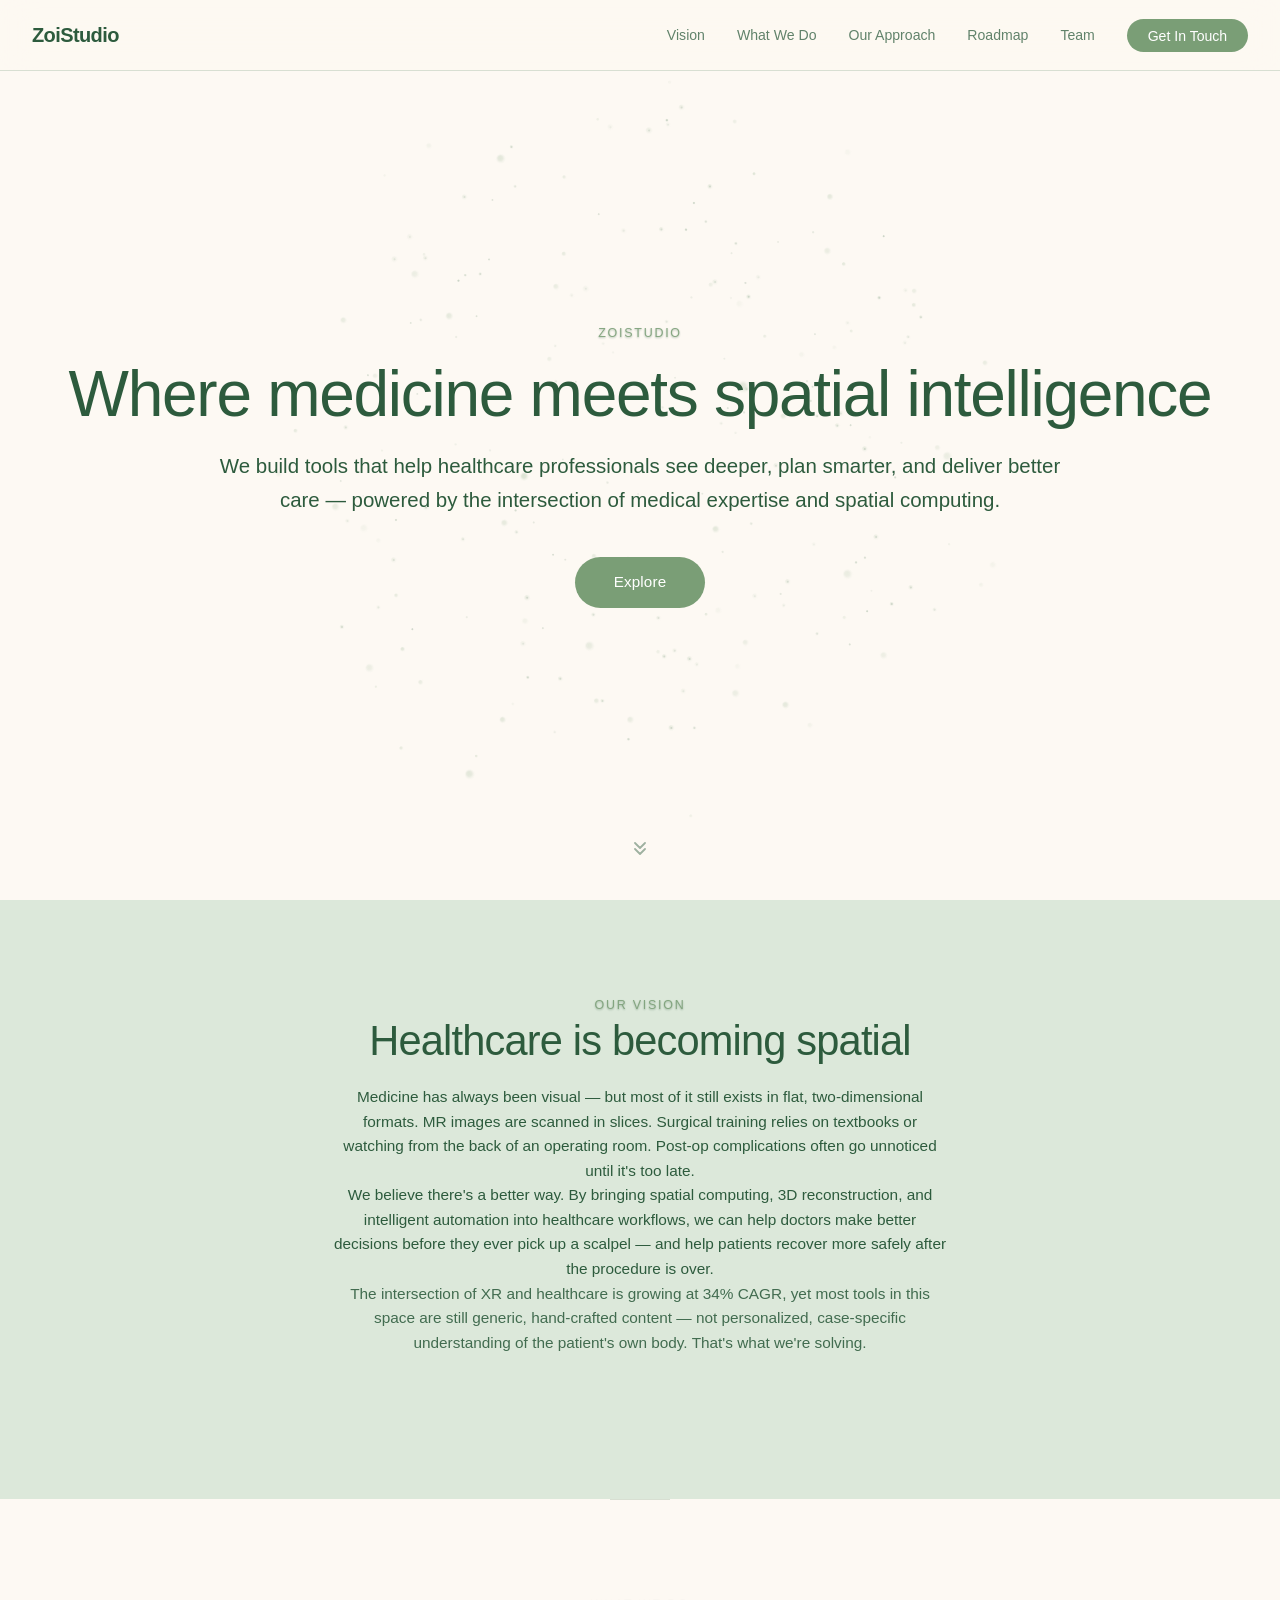
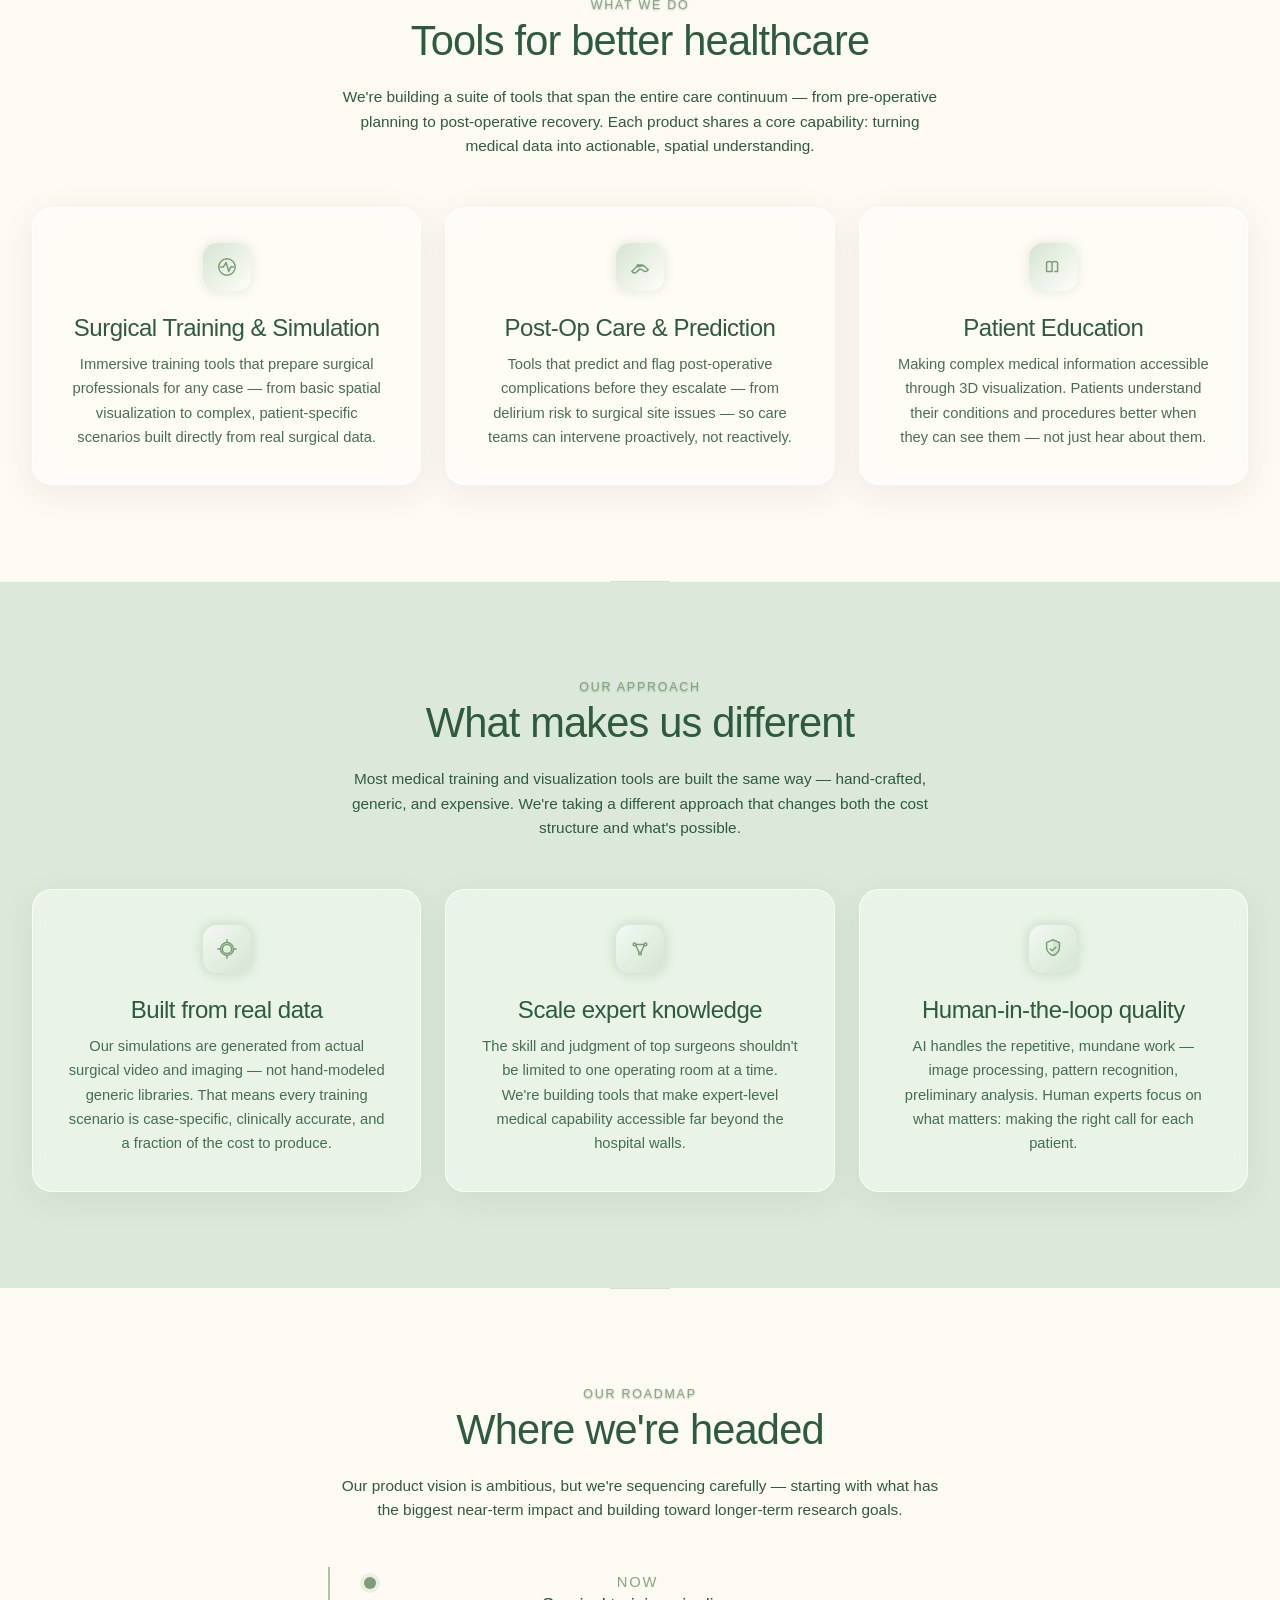
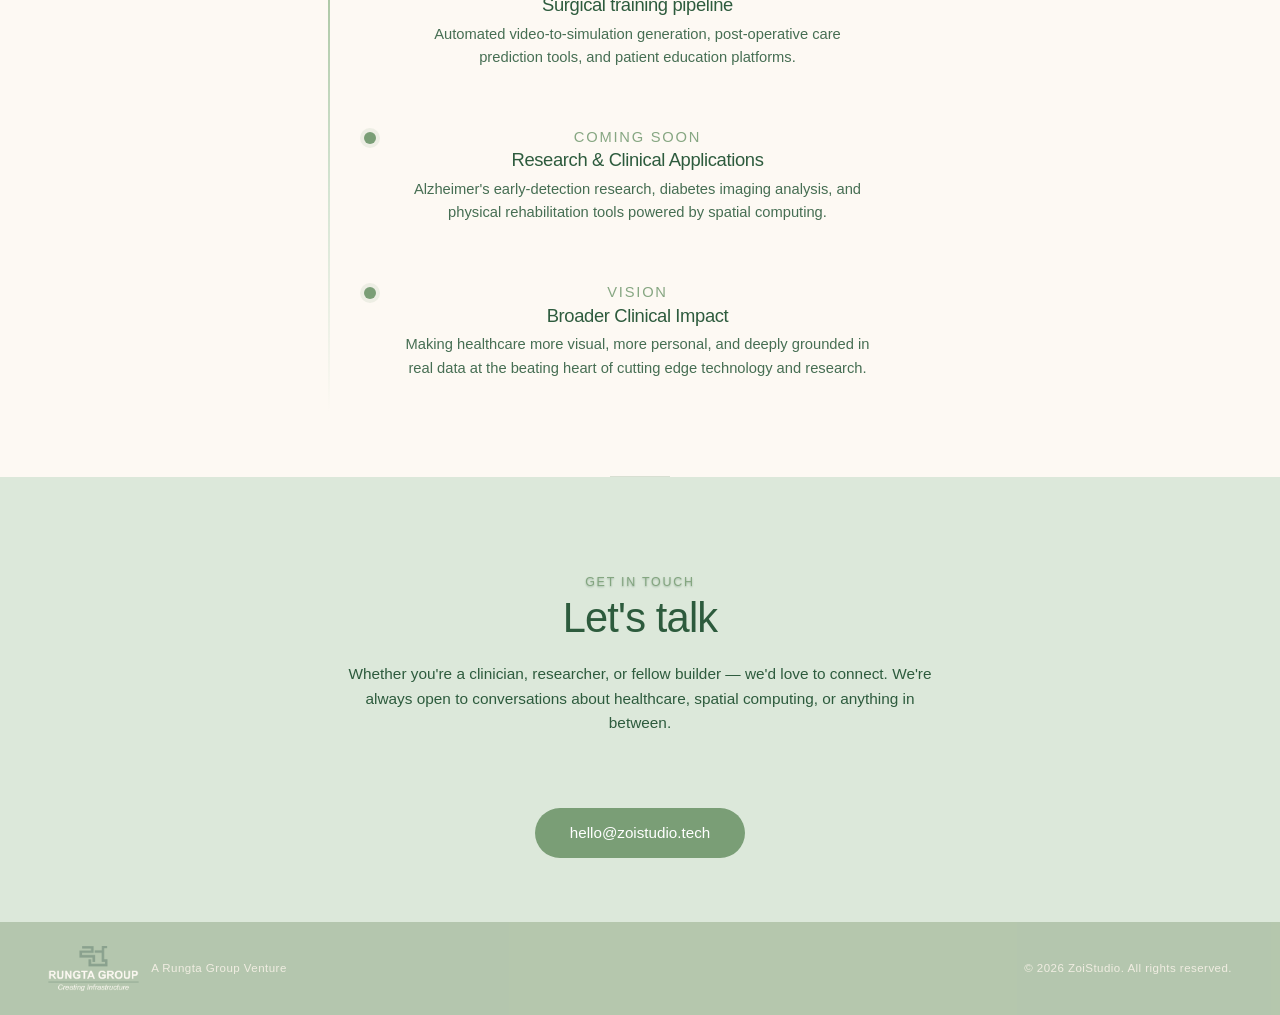
==== commit 6e8eba0f: "re-structure the website into smaller modular blocks so that it is more easily readable" ====
--- a/index.html
+++ b/index.html
@@ -4,7 +4,11 @@
   <meta charset="UTF-8">
   <meta name="viewport" content="width=device-width, initial-scale=1.0">
   <title>ZoiStudio — Where Medicine Meets Spatial Intelligence</title>
-  <link rel="stylesheet" href="style.css">
+     <link rel="stylesheet" href="css/base.css">
+     <link rel="stylesheet" href="css/nav.css">
+     <link rel="stylesheet" href="css/hero.css">
+     <link rel="stylesheet" href="css/sections.css">
+     <link rel="stylesheet" href="css/components.css">
 </head>
 <body>
 
@@ -318,6 +322,9 @@
       </footer>
 
 
-  <script src="script.js"></script>
+  <script src="js/navigation.js"></script>
+     <script src="js/animations.js"></script>
+     <script src="js/canvas.js"></script>
+     <script src="js/timeline.js"></script>
 </body>
 </html>
--- a/css/base.css
+++ b/css/base.css
@@ -0,0 +1,82 @@
+/* ============================================
+   ZoiStudio — Landing Page
+     Base Styles
+*============================================ */
+
+/* --- Reset & Base --- */
+*, *::before, *::after {
+  margin: 0;
+  padding: 0;
+  box-sizing: border-box;
+}
+
+:root {
+    --cream: #FDF9F3;
+    --cream-deep: #F5EDE2;
+    --green-dark: #2D5B3D;
+    --green-muted: #7A9E76;
+    --green-light: #A8C4A0;
+    --green-pale: #D4E4D2;
+    --grey-border: #D8DFD2;
+    --glass-bg: rgba(255, 255, 255, 0.45);
+    --glass-bg-hover: rgba(255, 255, 255, 0.6);
+    --glass-border: rgba(255, 255, 255, 0.7);
+    --shadow-soft: 0 8px 32px rgba(45, 91, 61, 0.08);
+    --shadow-hover: 0 12px 40px rgba(45, 91, 61, 0.14);
+    --transition-smooth: 0.35s cubic-bezier(0.25, 0.46, 0.4, 0.92);
+   --bg-cream: #FDF9F3;
+   --bg-green: #DCE8DA;
+   --green-pale-deep: #C8D8C4;
+}
+
+html {
+  scroll-behavior: smooth;
+  font-size: 16px;
+    -webkit-font-smoothing: antialiased;
+    -moz-osx-font-smoothing: grayscale;
+}
+
+body {
+  margin: 0;
+  font-family: -apple-system, 'SF Pro Text', 'Helvetica Neue', Arial, sans-serif;
+  background: var(--cream);
+  color: var(--green-dark);
+  line-height: 1.6;
+  overflow-x: hidden;
+}
+
+/* --- Typography --- */
+h1, h2, h3, h4 {
+  font-weight: 500;
+  letter-spacing: -0.02em;
+  line-height: 1.2;
+}
+
+h1 { font-size: clamp(2.4rem, 5vw, 4rem); }
+h2 { font-size: clamp(1.8rem, 3.5vw, 2.6rem); }
+h3 { font-size: clamp(1.2rem, 2vw, 1.5rem); }
+
+p {
+  font-size: clamp(0.95rem, 1.2vw, 1.1rem);
+  color: var(--green-dark);
+  opacity: 0.88;
+}
+
+/* --- Scroll Animations --- */
+.reveal {
+  opacity: 0;
+  transform: translateY(30px);
+  transition: opacity 0.8s var(--transition-smooth),
+              transform 0.8s var(--transition-smooth);
+}
+
+.reveal.visible {
+  opacity: 1;
+  transform: translateY(0);
+}
+
+/* Stagger children */
+.stagger-children .reveal:nth-child(1) { transition-delay: 0.05s; }
+.stagger-children .reveal:nth-child(2) { transition-delay: 0.15s; }
+.stagger-children .reveal:nth-child(3) { transition-delay: 0.25s; }
+.stagger-children .reveal:nth-child(4) { transition-delay: 0.35s; }
--- a/css/nav.css
+++ b/css/nav.css
@@ -0,0 +1,117 @@
+/* ============================================
+   Navigation
+*============================================ */
+.nav {
+  position: fixed;
+  top: 0;
+  left: 0;
+  right: 0;
+  z-index: 1000;
+  padding: 1.2rem 2rem;
+  display: flex;
+  justify-content: space-between;
+  align-items: center;
+  background: rgba(253, 249, 243, 0.72);
+  backdrop-filter: blur(16px) saturate(180%);
+    -webkit-backdrop-filter: blur(16px) saturate(180%);
+  box-shadow: 0 1px 0 var(--grey-border);
+  transition: background var(--transition-smooth),
+              backdrop-filter var(--transition-smooth),
+              box-shadow var(--transition-smooth);
+}
+
+.nav-logo {
+  font-size: 1.25rem;
+  font-weight: 600;
+  color: var(--green-dark);
+  text-decoration: none;
+  letter-spacing: -0.03em;
+}
+
+.nav-links {
+  display: flex;
+  align-items: center;
+  gap: 2rem;
+  list-style: none;
+}
+
+.nav-links a {
+  font-size: 0.88rem;
+  color: var(--green-dark);
+  text-decoration: none;
+  opacity: 0.75;
+  transition: opacity var(--transition-smooth);
+  font-weight: 450;
+}
+
+.nav-links a:hover {
+  opacity: 1;
+}
+
+.nav-cta {
+  background: var(--green-muted) !important;
+  color: white !important;
+  padding: 0.55rem 1.3rem;
+  border-radius: 100px;
+  opacity: 1 !important;
+  font-weight: 500 !important;
+  transition: transform var(--transition-smooth),
+              box-shadow var(--transition-smooth) !important;
+}
+
+.nav-cta:hover {
+  transform: translateY(-1px);
+  box-shadow: 0 4px 16px rgba(122, 158, 118, 0.3);
+}
+
+/* Mobile hamburger */
+.nav-hamburger {
+  display: none;
+  flex-direction: column;
+  gap: 5px;
+  background: none;
+  border: none;
+  cursor: pointer;
+  padding: 4px;
+}
+
+.nav-hamburger span {
+  display: block;
+  width: 22px;
+  height: 1.8px;
+  background: var(--green-dark);
+  border-radius: 2px;
+  transition: transform var(--transition-smooth),
+              opacity var(--transition-smooth);
+}
+
+/* Mobile Nav Overlay */
+.mobile-menu {
+  display: none;
+  position: fixed;
+  inset: 0;
+  z-index: 999;
+  background: rgba(253, 249, 243, 0.88);
+  backdrop-filter: blur(20px);
+    -webkit-backdrop-filter: blur(20px);
+  flex-direction: column;
+  align-items: center;
+  justify-content: center;
+  gap: 2rem;
+}
+
+.mobile-menu.open {
+  display: flex;
+}
+
+.mobile-menu a {
+  font-size: 1.5rem;
+  color: var(--green-dark);
+  text-decoration: none;
+  opacity: 0.85;
+  transition: opacity var(--transition-smooth);
+}
+
+.mobile-menu a:hover {
+  opacity: 1;
+}
--- a/css/hero.css
+++ b/css/hero.css
@@ -0,0 +1,95 @@
+/* ============================================
+   Hero Section
+*============================================ */
+.hero {
+  min-height: 100vh;
+  display: flex;
+  flex-direction: column;
+  justify-content: center;
+  align-items: center;
+  text-align: center;
+  padding: 6rem 2rem 4rem;
+  position: relative;
+  overflow: hidden;
+}
+
+.hero-canvas-wrap {
+  position: absolute;
+  inset: 0;
+  z-index: 0;
+  opacity: 0.55;
+  pointer-events: none;
+}
+
+.hero-canvas-wrap canvas {
+  width: 100%;
+  height: 100%;
+}
+
+.hero-content {
+  position: relative;
+  z-index: 1;
+  width: 100%;
+  text-align: center;
+}
+
+.hero-eyebrow {
+  font-size: 0.82rem;
+  text-transform: uppercase;
+  letter-spacing: 0.15em;
+  color: var(--green-muted);
+  opacity: 0.8;
+}
+
+.hero h1 {
+  margin-bottom: 1rem;
+}
+
+.hero-tagline {
+  font-size: clamp(1rem, 1.6vw, 1.35rem);
+  max-width: 42em;
+  margin: 0 auto 2.5rem;
+  opacity: 0.82;
+  line-height: 1.65;
+  font-weight: 400;
+  text-align: center;
+}
+
+.hero-btn {
+  display: inline-block;
+  padding: 0.85rem 2.4rem;
+  background: var(--green-muted);
+  color: white;
+  text-decoration: none;
+  border-radius: 100px;
+  font-size: 0.95rem;
+  font-weight: 500;
+  letter-spacing: 0.01em;
+  transition: transform var(--transition-smooth),
+              box-shadow var(--transition-smooth);
+}
+
+.hero-btn:hover {
+  transform: translateY(-2px);
+  box-shadow: 0 8px 28px rgba(122, 158, 118, 0.32);
+}
+
+.scroll-hint {
+  position: absolute;
+  bottom: 2rem;
+  left: 50%;
+  transform: translateX(-50%);
+  z-index: 1;
+  opacity: 0.45;
+  animation: float-down 2s ease-in-out infinite;
+}
+
+.scroll-hint svg {
+  width: 24px;
+  height: 24px;
+}
+
+@keyframes float-down {
+    0%, 100% { transform: translateX(-50%) translateY(0); }
+    50% { transform: translateX(-50%) translateY(8px); }
+}
--- a/css/sections.css
+++ b/css/sections.css
@@ -0,0 +1,71 @@
+/* ============================================
+   Sections (shared)
+*============================================ */
+.section {
+  padding: 6rem 2rem;
+  max-width: 100%;
+  text-align: center;
+}
+
+/* Sections with wider content (cards, grids) already take full width by default. */
+.section--wide {
+    /* no-op — left for backwards compatibility */
+}
+
+.section p {
+  max-width: 40em;
+  margin-left: auto;
+  margin-right: auto;
+  text-align: center;
+}
+
+.section h2 {
+  margin-bottom: 1.2rem;
+}
+
+.section p {
+  margin-bottom: 0;
+}
+
+.section-intro {
+  max-width: 40em;
+  margin-left: auto;
+  margin-right: auto;
+  padding-bottom: 3rem;
+}
+
+.section-label {
+  max-width: 36em;
+  text-align: center;
+  margin-left: auto;
+  margin-right: auto;
+  font-size: 0.78rem;
+  text-transform: uppercase;
+  letter-spacing: 0.14em;
+  color: var(--green-muted);
+  opacity: 0.9;
+  margin-bottom: 0.8rem;
+  text-shadow: 0 1px 2px rgba(45, 91, 61, 0.4);
+}
+
+/* --- Background Utilities (alternating section colors) --- */
+.bg--cream {
+    background: var(--bg-cream);
+}
+
+.bg--green {
+    background: var(--bg-green);
+}
+
+.bg--green .timeline-phase {
+    color: #FDF9F3;
+}
+
+/* --- Divider (hr between sections) --- */
+.divider {
+  width: 60px;
+  height: 1px;
+  background: var(--grey-border);
+  margin: 0 auto;
+  border: none;
+}
--- a/css/components.css
+++ b/css/components.css
@@ -0,0 +1,386 @@
+/* ============================================
+   Cards (glassmorphism shared)
+*============================================ */
+.cards-3 {
+  display: grid;
+  grid-template-columns: repeat(3, minmax(280px, 1fr));
+  gap: 1.5rem;
+}
+
+
+.card {
+  background: var(--glass-bg);
+  backdrop-filter: blur(14px) saturate(160%);
+    -webkit-backdrop-filter: blur(14px) saturate(160%);
+  border: 1px solid var(--glass-border);
+  border-radius: 20px;
+  padding: 2.2rem;
+  transition: background var(--transition-smooth),
+              box-shadow var(--transition-smooth),
+              transform var(--transition-smooth);
+  box-shadow: var(--shadow-soft);
+}
+
+.card:hover {
+  background: var(--glass-bg-hover);
+  box-shadow: var(--shadow-hover);
+  transform: translateY(-4px);
+}
+
+.card-icon {
+  width: 48px;
+  height: 48px;
+  border-radius: 14px;
+  background: linear-gradient(135deg, var(--green-pale), var(--glass-bg));
+  display: flex;
+  align-items: center;
+  justify-content: center;
+  margin: 0 auto 1.4rem;
+  box-shadow: 0 0 9px 4px rgba(122, 158, 118, 0.12);
+}
+
+.card-icon svg {
+  width: 22px;
+  height: 22px;
+  stroke: var(--green-muted);
+}
+
+.card h3 {
+  margin-bottom: 0.6rem;
+}
+
+.card p {
+  font-size: 0.92rem;
+  line-height: 1.65;
+}
+
+/* --- Approach Section --- */
+.approach-grid {
+  display: grid;
+  gap: 1.5rem;
+  grid-template-columns: repeat(3, minmax(280px, 1fr));
+}
+
+/* Approach cards — glassmorphism on green backgrounds */
+.approach-icon {
+  width: 48px;
+  height: 48px;
+  border-radius: 14px;
+  background: linear-gradient(135deg, var(--glass-bg), var(--green-pale));
+  display: inline-flex;
+  align-items: center;
+  justify-content: center;
+  margin-bottom: 1.4rem;
+  box-shadow: 0 0 9px 4px rgba(122, 158, 118, 0.2);
+}
+
+.approach-icon svg {
+  width: 22px;
+  height: 22px;
+  stroke: var(--green-muted);
+}
+
+.card--approach {
+  text-align: center;
+}
+
+.card--approach h3 {
+  margin-bottom: 0.6rem;
+}
+
+.card--approach p {
+  font-size: 0.92rem;
+  line-height: 1.65;
+}
+
+/* --- Timeline / Roadmap --- */
+.timeline {
+  max-width: 640px;
+  margin-left: auto;
+  margin-right: auto;
+  padding-left: 33px;
+  position: relative;
+}
+
+.timeline::before {
+  content: '';
+  position: absolute;
+  left: 8px;
+  top: -4px;
+  bottom: -2rem;
+  width: 2px;
+  background: linear-gradient(to bottom, var(--green-light), var(--green-pale), transparent);
+}
+
+.timeline-item {
+  max-width: 520px;
+  display: flex;
+  align-items: flex-start;
+  gap: 16px;
+}
+
+.timeline-item:last-child {
+  margin-bottom: 0;
+}
+
+.timeline-dot-wrap {
+  flex-shrink: 0;
+  width: 33px;
+  display: flex;
+  align-items: center;
+  justify-content: center;
+  padding-top: 6px;
+}
+
+/* Timeline dots: sizing/border-radius set; background + shadow interpolated by JS */
+.timeline-dot {
+  width: 12px;
+  height: 12px;
+  border-radius: 50%;
+  background: var(--green-muted);
+  box-shadow: 0 0 0 4px rgba(122, 158, 118, 0.12);
+}
+
+.timeline-content {
+  flex: 1;
+}
+
+.timeline-divider {
+  border: none;
+  height: 0;
+  background: linear-gradient(to right, var(--green-pale), transparent);
+  margin: 1.5rem 33px 2rem 33px;
+}
+
+.timeline-phase {
+  font-size: 0.78rem;
+  text-transform: uppercase;
+  letter-spacing: 0.12em;
+  color: var(--green-muted);
+  opacity: 0.9;
+  margin-bottom: 0.3rem;
+}
+
+.timeline-item h3 {
+  font-size: 1.15rem;
+  margin-bottom: 0.4rem;
+  font-weight: 500;
+}
+
+.timeline-item p {
+  font-size: 0.92rem;
+  line-height: 1.6;
+}
+
+/* --- Footer --- */
+.footer {
+  display: flex;
+  background-color: var(--green-muted);
+  justify-content: space-between;
+  align-items: center;
+  width: 100%;
+  padding: 1.5rem 3rem;
+  font-size: 0.72rem;
+  opacity: 0.55;
+}
+
+.footer a.rungta-brand {
+  display: inline-flex;
+  flex-direction: row;
+  align-items: center;
+  gap: 0.75rem;
+  text-decoration: none;
+  color: var(--cream-deep);
+}
+
+.footer a.rungta-brand:hover {
+  opacity: 0.85;
+}
+
+.footer img {
+  height: 45px;
+  width: auto;
+}
+
+.footer p {
+  font-size: 0.72rem !important;
+  color: var(--cream-deep);
+  letter-spacing: 0.04em;
+  margin: 0;
+}
+
+.footer .venture-text {
+  font-size: 0.72rem !important;
+  color: var(--green-dark);
+  letter-spacing: 0.06em;
+  margin: 0;
+  text-transform: uppercase;
+}
+
+.footer p:last-child {
+  font-size: 0.72rem !important;
+  text-align: right;
+  white-space: nowrap;
+  margin: 0;
+}
+
+/* Mobile footer */
+@media (max-width: 768px) {
+   .footer {
+    flex-direction: column;
+    align-items: center;
+    gap: 1.2rem;
+   }
+
+     /* base rule handles flex-direction for .rungta-brand */
+   .footer p:last-child {
+    text-align: center;
+   }
+}
+
+/* --- Contact Section --- */
+.contact {
+  text-align: center;
+  padding-bottom: 4rem;
+}
+
+.contact h2 {
+  max-width: 36em;
+  margin-left: auto;
+  margin-right: auto;
+}
+
+.contact .section-intro {
+  text-align: center;
+  max-width: 40em;
+  margin-left: auto;
+  margin-right: auto;
+}
+
+.contact-email {
+  display: inline-block;
+  margin-top: 1.5rem;
+  padding: 0.8rem 2.2rem;
+  background: var(--green-muted);
+  color: white;
+  text-decoration: none;
+  border-radius: 100px;
+  font-size: 0.95rem;
+  font-weight: 500;
+  transition: transform var(--transition-smooth),
+              box-shadow var(--transition-smooth);
+}
+
+.contact-email:hover {
+  transform: translateY(-2px);
+  box-shadow: 0 8px 28px rgba(122, 158, 118, 0.32);
+}
+
+/* --- Responsive --- */
+@media (max-width: 60rem) {
+    .cards-3,
+    .approach-grid {
+        grid-template-columns: 1fr !important;
+    }
+}
+
+@media (max-width: 768px) {
+    .nav-links {
+        display: none;
+    }
+
+    .nav-hamburger {
+        display: flex;
+    }
+
+    .hero {
+        padding: 5rem 1.5rem 3rem;
+        min-height: 90vh;
+    }
+
+    .section {
+        padding: 4rem 1.5rem;
+    }
+}
+
+@media (min-width: 769px) {
+    .mobile-menu {
+        display: none !important;
+    }
+}
+
+.hero.team-hero {
+    min-height: 60vh;
+    justify-content: center;
+}
+
+.hero.team-hero .hero-tagline {
+    margin-top: 1.5rem;
+}
+
+/* --- Team Cards --- */
+.team-grid {
+  display: grid;
+  grid-template-columns: repeat(auto-fit, minmax(320px, 1fr));
+  gap: 2.5rem;
+  max-width: 760px;
+  margin: 2rem auto 0;
+}
+
+.team-card {
+  background: var(--glass-bg);
+  backdrop-filter: blur(14px) saturate(160%);
+    -webkit-backdrop-filter: blur(14px) saturate(160%);
+  border: 1px solid var(--glass-border);
+  border-radius: 24px;
+  padding: 3rem 2.5rem 2.8rem;
+  box-shadow: var(--shadow-soft);
+  transition: background var(--transition-smooth),
+              box-shadow var(--transition-smooth),
+              transform var(--transition-smooth);
+  text-align: center;
+}
+
+.team-card:hover {
+  background: var(--glass-bg-hover);
+  box-shadow: var(--shadow-hover);
+  transform: translateY(-4px);
+}
+
+.team-avatar {
+  width: 96px;
+  height: 96px;
+  border-radius: 50%;
+  margin: .5rem auto 1.4rem;
+  display: flex;
+  align-items: center;
+  justify-content: center;
+  background: linear-gradient(135deg, var(--green-muted), var(--green-light));
+  box-shadow: 0 4px 20px rgba(45, 91, 61, 0.2);
+}
+
+.team-initials {
+  font-size: 2rem;
+  font-weight: 600;
+  color: white;
+  letter-spacing: -0.02em;
+}
+
+/* Single card in a grid gets full width */
+.team-grid:has(> .team-card:not(:nth-child(n+2))) {
+  max-width: 640px;
+}
+
+@media (max-width: 768px) {
+      .team-grid {
+        grid-template-columns: 1fr !important;
+        gap: 1.5rem;
+        padding: 0 1rem;
+      }
+}
+
+/* --- Selection Color --- */
+::selection {
+  background: var(--green-pale);
+  color: var(--green-dark);
+}
